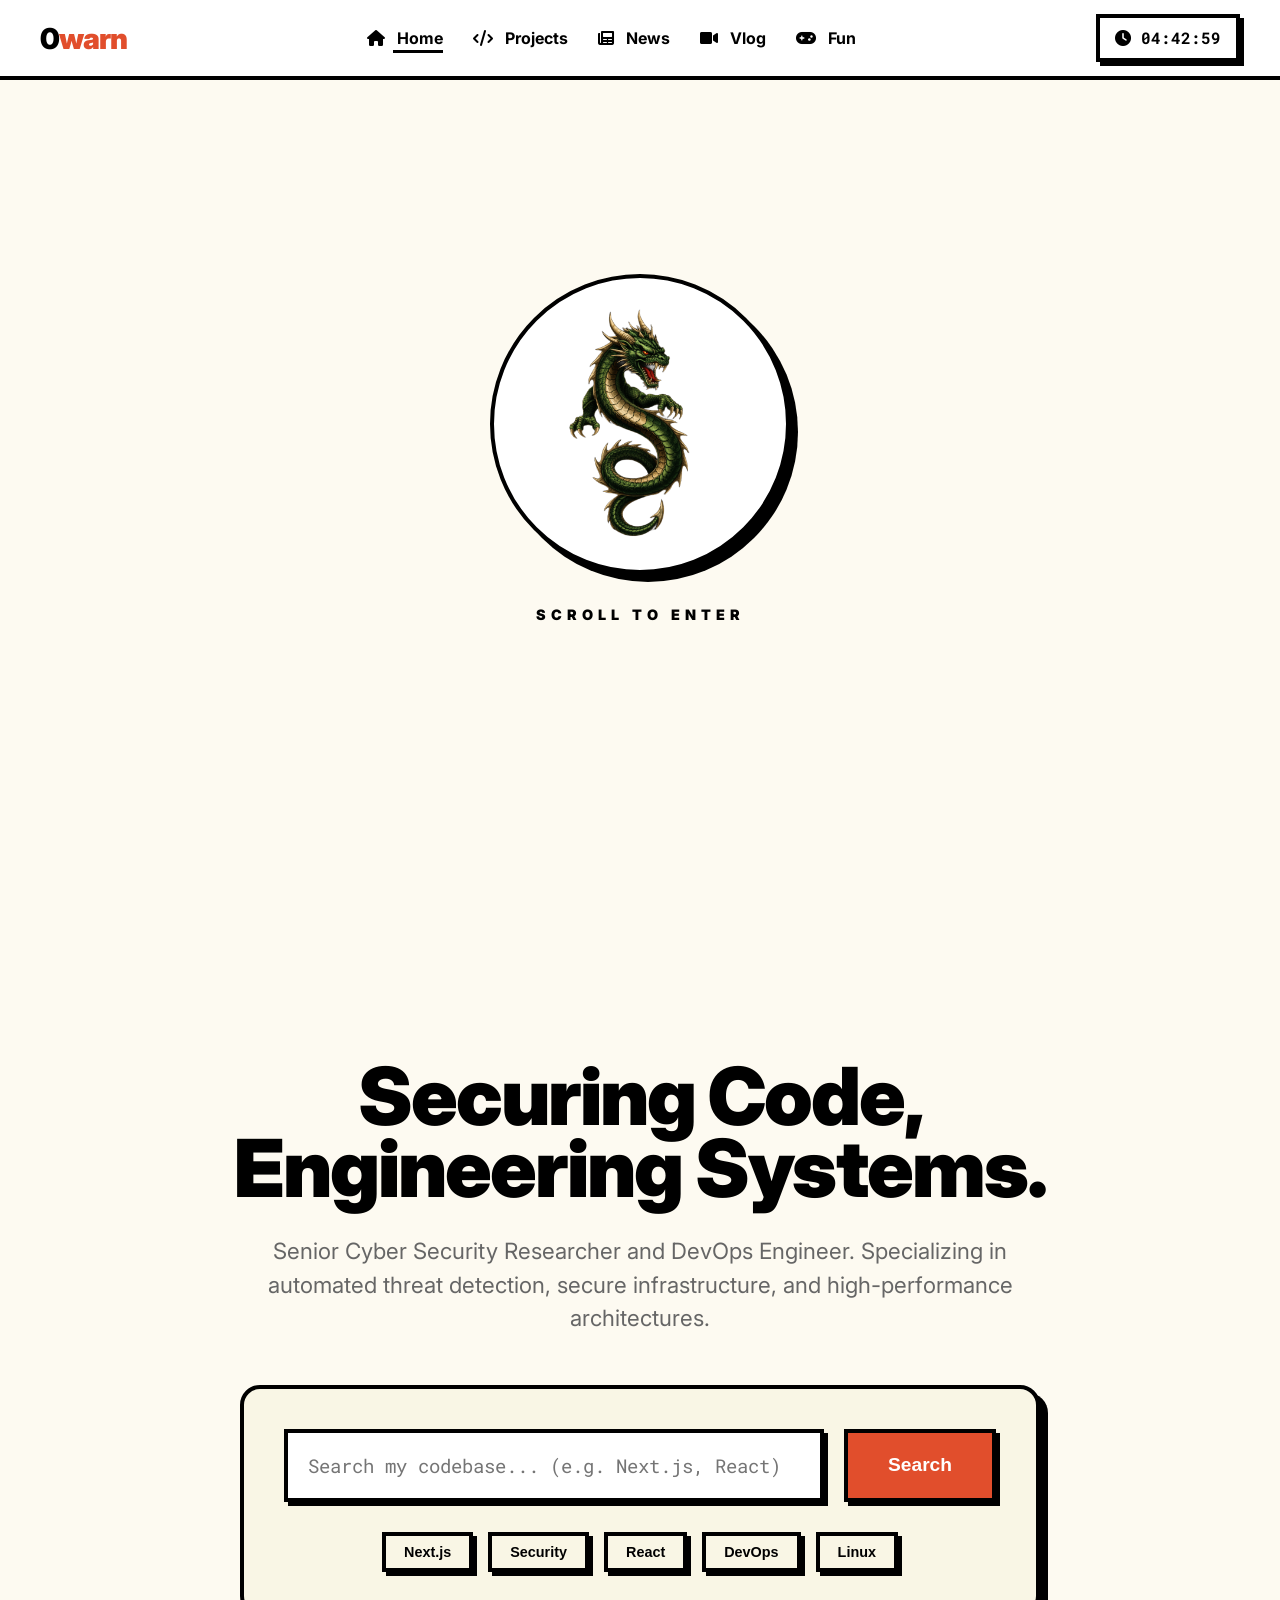
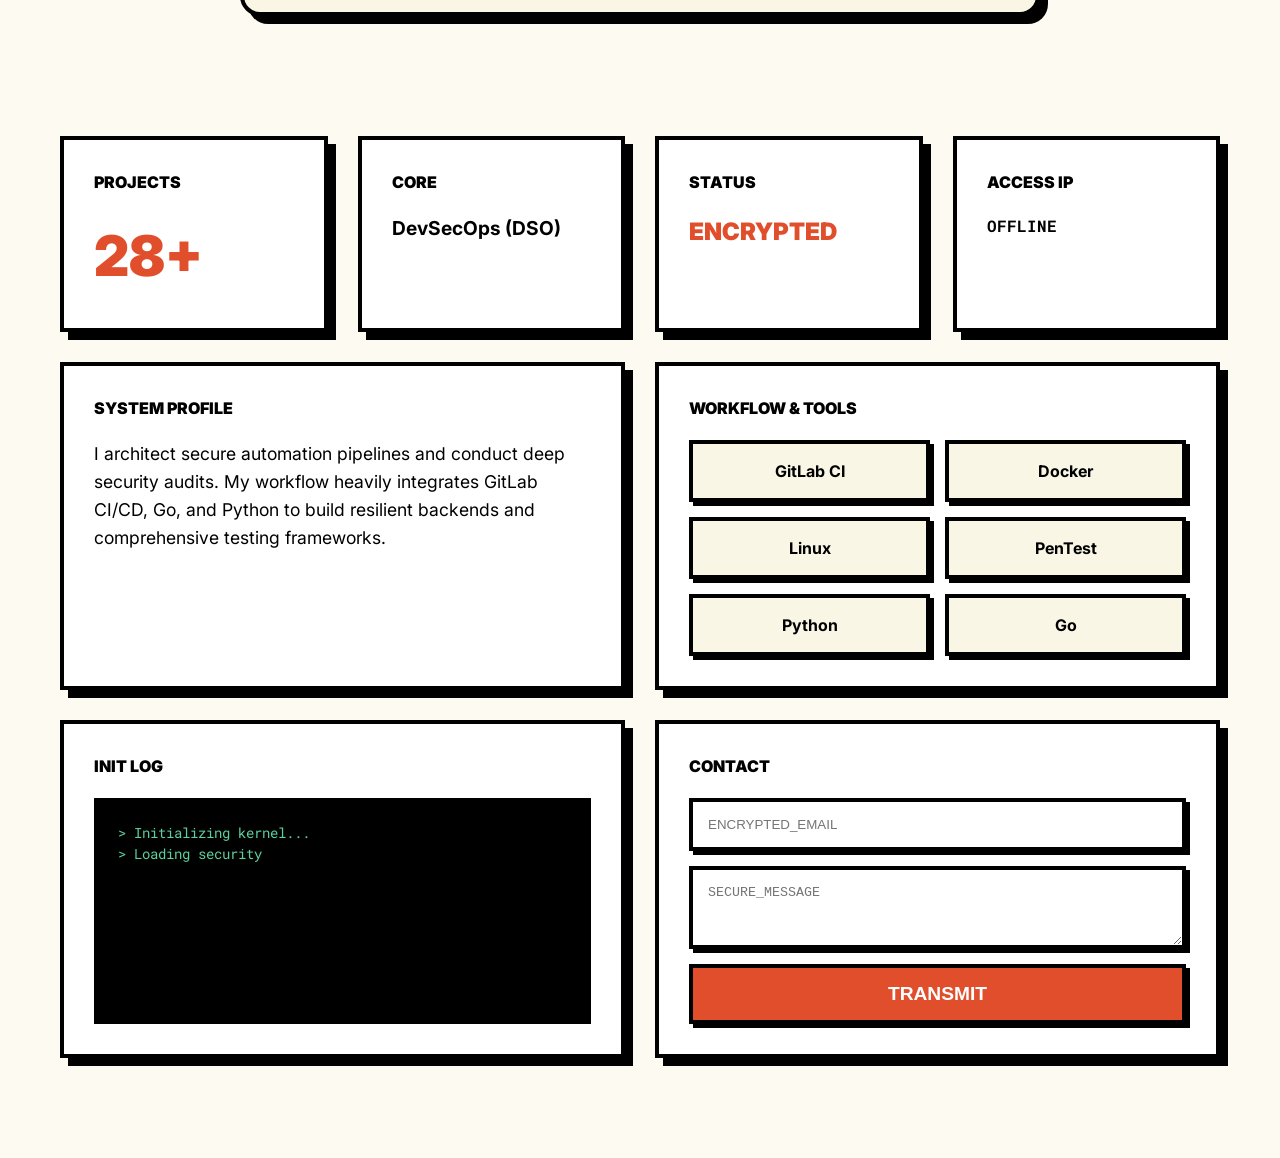
==== index.html @ 511017f3 "New things with theme chnages added" ====
<!DOCTYPE html>
<html lang="en">
<head>
  <meta charset="UTF-8" />
  <meta name="viewport" content="width=device-width, initial-scale=1.0" />
  <title>0warn | Securing Code & Systems</title>
  <link rel="stylesheet" href="./home.css" />
  <link rel="icon" sizes="70x70" href="https://upload.wikimedia.org/wikipedia/commons/thumb/c/cf/OMSWASTRA_WITHOUT_BACKGORUND_2.png/250px-OMSWASTRA_WITHOUT_BACKGORUND_2.png" type="image/png">
  <link href="https://fonts.googleapis.com/css2?family=Inter:wght@400;700;900&family=Roboto+Mono:wght@400;700&display=swap" rel="stylesheet" />
  <link rel="stylesheet" href="https://cdnjs.cloudflare.com/ajax/libs/font-awesome/6.0.0/css/all.min.css" />
</head>
<body>
  <!-- Centered Splash Logo -->
  <div class="splash-section">
    <div class="splash-logo">
      <img src="./back/log.png" alt="0warn Logo">
    </div>
    <div class="scroll-hint">SCROLL TO ENTER</div>
  </div>

  <!-- Parallax Background Layers -->
  <div class="parallax-container">
    <div class="parallax-shape shape-star-pink" data-speed="0.2"></div>
    <div class="parallax-shape shape-star-green" data-speed="0.5"></div>
  </div>

  <header>
    <h1 class="logo-text">
      <a href="./"><span>0</span><span>warn</span></a>
    </h1>
    <nav id="nav-menu">
      <a href="./index.html" class="active"><i class="fas fa-home"></i> Home</a>
      <a href="./projects/projects.html"><i class="fas fa-code"></i> Projects</a>
      <a href="./news/news.html"><i class="fas fa-newspaper"></i> News</a>
      <a href="./pvideo/pvideo.html"><i class="fas fa-video"></i> Vlog</a>
      <a href="./funthing/funthing.html"><i class="fas fa-gamepad"></i> Fun</a>
    </nav>
    <div style="display: flex; gap: 15px; align-items: center;">
        <button class="menu-toggle" id="menu-toggle"><i class="fas fa-bars"></i></button>
        <a href="./clock/clock.html" class="nav-clock-btn">
            <i class="fas fa-clock"></i>
            <span id="clock">00:00:00</span>
        </a>
    </div>
  </header>

  <div class="content">
    <section class="hero-section parallax-item">
      <h1>Securing Code,<br/>Engineering Systems.</h1>
      <p>Senior Cyber Security Researcher and DevOps Engineer. Specializing in automated threat detection, secure infrastructure, and high-performance architectures.</p>
      
      <div class="cta-box">
        <div class="cta-input-group">
          <input type="text" class="cta-input" placeholder="Search my codebase... (e.g. Next.js, React)" />
          <button class="cta-btn">Search</button>
        </div>
        <div class="example-tags">
          <button class="tag-btn">Next.js</button>
          <button class="tag-btn">Security</button>
          <button class="tag-btn">React</button>
          <button class="tag-btn">DevOps</button>
          <button class="tag-btn">Linux</button>
        </div>
      </div>
    </section>

    <main class="bento-grid">
      <!-- Stats -->
      <div class="bento-item parallax-item">
        <h3 class="section-title">PROJECTS</h3>
        <p class="stat-value">28+</p>
      </div>

      <div class="bento-item parallax-item">
        <h3 class="section-title">CORE</h3>
        <p style="font-size: 1.2rem; font-weight: 700;">DevSecOps (DSO)</p>
      </div>

      <div class="bento-item parallax-item">
        <h3 class="section-title">STATUS</h3>
        <p style="color: var(--primary); font-weight: 900; font-size: 1.5rem;">ENCRYPTED</p>
      </div>

      <div class="bento-item parallax-item">
        <h3 class="section-title">ACCESS IP</h3>
        <p id="ip" style="font-family: var(--font-mono); font-weight: 700;">FETCHING...</p>
      </div>

      <!-- About -->
      <div class="bento-item item-wide about-panel parallax-item">
        <h3 class="section-title">SYSTEM PROFILE</h3>
        <p>I architect secure automation pipelines and conduct deep security audits. My workflow heavily integrates GitLab CI/CD, Go, and Python to build resilient backends and comprehensive testing frameworks.</p>
      </div>

      <!-- Workflow -->
      <div class="bento-item item-wide parallax-item">
        <h3 class="section-title">WORKFLOW & TOOLS</h3>
        <div class="skills-grid">
          <div class="skill-tile">GitLab CI</div>
          <div class="skill-tile">Docker</div>
          <div class="skill-tile">Linux</div>
          <div class="skill-tile">PenTest</div>
          <div class="skill-tile">Python</div>
          <div class="skill-tile">Go</div>
        </div>
      </div>

      <!-- Terminal -->
      <div class="bento-item item-wide parallax-item" style="min-height: 300px;">
        <h3 class="section-title">INIT LOG</h3>
        <div class="terminal-text" id="terminal-log">
            <p>> root@0warn:~# _</p>
        </div>
      </div>

      <!-- Contact -->
      <div class="bento-item item-wide parallax-item">
        <h3 class="section-title">CONTACT</h3>
        <div style="display: flex; flex-direction: column; gap: 15px;">
            <input type="email" placeholder="ENCRYPTED_EMAIL" style="padding: 15px; border: var(--border); box-shadow: 4px 4px 0px 0px var(--fg);">
            <textarea placeholder="SECURE_MESSAGE" rows="3" style="padding: 15px; border: var(--border); box-shadow: 4px 4px 0px 0px var(--fg);"></textarea>
            <button class="cta-btn" style="padding: 15px;">TRANSMIT</button>
        </div>
      </div>
    </main>

    <footer>
      &copy; 2026 0warn | SECURING THE FUTURE
    </footer>
  </div>

  <script src="./script.js"></script>
</body>
</html>
---- home.css ----
:root {
  /* NEO-BRUTALISM PALETTE */
  --bg: #fdfaf1;
  --fg: #000000;
  --primary: #e14e2c; /* Red/Orange from screenshot */
  --secondary: #5cd19c; /* Green from screenshot */
  --accent: #ffda47; /* Yellow */
  --white: #ffffff;
  --cream: #f9f6e5;
  
  --border-width: 4px;
  --border: var(--border-width) solid var(--fg);
  --shadow: 8px 8px 0px 0px var(--fg);
  --shadow-hover: 4px 4px 0px 0px var(--fg);
  --shadow-active: 2px 2px 0px 0px var(--fg);
  
  --font-main: 'Inter', -apple-system, BlinkMacSystemFont, 'Segoe UI', Roboto, sans-serif;
  --font-mono: 'Roboto Mono', monospace;
}

* {
  margin: 0;
  padding: 0;
  box-sizing: border-box;
}

body, html {
    min-height: 100vh;
    background-color: var(--bg);
    color: var(--fg);
    font-family: var(--font-main);
    overflow-x: hidden;
    line-height: 1.5;
}

/* --- PARALLAX BACKGROUND --- */
.parallax-container {
    position: fixed;
    top: 0; left: 0; width: 100%; height: 100%;
    z-index: -1;
    pointer-events: none;
    overflow: hidden;
}

.parallax-shape {
    position: absolute;
    width: 60px;
    height: 60px;
    background-size: contain;
    background-repeat: no-repeat;
    opacity: 0.8;
}

.shape-star-pink {
    top: 15%; left: 10%;
    background-image: url('data:image/svg+xml;utf8,<svg xmlns="http://www.w3.org/2000/svg" viewBox="0 0 24 24" fill="%23ff8da1"><path d="M12 0l3 9h9l-7 5 3 9-8-6-8 6 3-9-7-5h9z"/></svg>');
}

.shape-star-green {
    top: 20%; right: 10%;
    background-image: url('data:image/svg+xml;utf8,<svg xmlns="http://www.w3.org/2000/svg" viewBox="0 0 24 24" fill="%235cd19c"><path d="M12 0l3 9h9l-7 5 3 9-8-6-8 6 3-9-7-5h9z"/></svg>');
}

/* --- HEADER --- */
header {
    height: 80px;
    width: 100%;
    background: var(--white);
    border-bottom: var(--border);
    display: flex;
    justify-content: space-between;
    align-items: center;
    padding: 0 40px;
    position: fixed;
    top: 0;
    left: 0;
    z-index: 4000;
}

.logo-text a {
    text-decoration: none;
    color: var(--fg);
    font-size: 1.8rem;
    font-weight: 900;
    letter-spacing: -1px;
}

.logo-text span:first-child {
    color: var(--fg);
}

.logo-text span:last-child {
    color: var(--primary);
}

nav {
    display: flex;
    gap: 30px;
    align-items: center;
}

nav a {
    text-decoration: none;
    color: var(--fg);
    font-weight: 700;
    font-size: 1rem;
    transition: transform 0.2s;
}

nav a:hover {
    transform: translateY(-2px);
    color: var(--primary);
}

nav a.active {
    text-decoration: underline;
    text-underline-offset: 6px;
    text-decoration-thickness: 3px;
}

.nav-clock-btn {
    background: var(--white);
    border: var(--border);
    padding: 8px 15px;
    text-decoration: none;
    color: var(--fg);
    font-family: var(--font-mono);
    font-weight: 700;
    box-shadow: 4px 4px 0px 0px var(--fg);
    display: flex;
    align-items: center;
    gap: 10px;
}

nav a i {
    margin-right: 8px;
}

.menu-toggle {
    display: none;
}

/* --- MAIN CONTENT --- */
.content {
    max-width: 1200px;
    margin: 0 auto;
    padding: 120px 20px 100px 20px; /* Top padding for fixed header, bottom for fixed footer */
    min-height: 100vh;
}

/* --- HERO SECTION --- */
.hero-section {
    text-align: center;
    margin-bottom: 80px;
    padding: 40px 0;
}

.hero-section h1 {
    font-size: 5rem;
    font-weight: 900;
    line-height: 0.9;
    margin-bottom: 30px;
    letter-spacing: -2px;
}

.hero-section p {
    font-size: 1.4rem;
    color: #666;
    margin-bottom: 50px;
    max-width: 800px;
    margin-left: auto;
    margin-right: auto;
}

.cta-box {
    background: var(--cream);
    border: var(--border);
    padding: 40px;
    max-width: 800px;
    margin: 0 auto;
    box-shadow: var(--shadow);
    border-radius: 20px;
    position: relative;
}

.cta-input-group {
    display: flex;
    gap: 20px;
    margin-bottom: 30px;
}

.cta-input {
    flex: 1;
    background: var(--white);
    border: var(--border);
    padding: 20px;
    font-size: 1.2rem;
    font-family: var(--font-mono);
    box-shadow: 4px 4px 0px 0px var(--fg);
    outline: none;
}

.cta-btn {
    background: var(--primary);
    color: var(--white);
    border: var(--border);
    padding: 0 40px;
    font-size: 1.2rem;
    font-weight: 700;
    cursor: pointer;
    box-shadow: 4px 4px 0px 0px var(--fg);
    transition: all 0.2s;
}

.cta-btn:hover {
    transform: translate(-2px, -2px);
    box-shadow: 6px 6px 0px 0px var(--fg);
}

.cta-btn:active {
    transform: translate(2px, 2px);
    box-shadow: 2px 2px 0px 0px var(--fg);
}

.example-tags {
    display: flex;
    gap: 15px;
    flex-wrap: wrap;
    justify-content: center;
}

.tag-btn {
    background: var(--cream);
    border: var(--border);
    padding: 8px 18px;
    font-size: 0.9rem;
    font-weight: 700;
    cursor: pointer;
    box-shadow: 4px 4px 0px 0px var(--fg);
}

/* --- BENTO GRID --- */
.bento-grid {
    display: grid;
    grid-template-columns: repeat(4, 1fr);
    gap: 30px;
}

.bento-item {
    background: var(--white);
    border: var(--border);
    padding: 30px;
    box-shadow: var(--shadow);
    transition: transform 0.2s, box-shadow 0.2s;
    display: flex;
    flex-direction: column;
}

.bento-item:hover {
    transform: translate(-4px, -4px);
    box-shadow: 12px 12px 0px 0px var(--fg);
}

.item-wide { grid-column: span 2; }
.hero-split { grid-column: span 4; display: none; } /* Hide old hero */

.section-title {
    font-size: 1rem;
    font-weight: 900;
    text-transform: uppercase;
    margin-bottom: 20px;
    display: flex;
    align-items: center;
    gap: 10px;
}

.stat-value {
    font-size: 3.5rem;
    font-weight: 900;
    color: var(--primary);
}

.about-panel p {
    font-size: 1.1rem;
    line-height: 1.6;
}

.skills-grid {
    display: grid;
    grid-template-columns: repeat(2, 1fr);
    gap: 15px;
}

.skill-tile {
    background: var(--cream);
    border: var(--border);
    padding: 15px;
    text-align: center;
    font-weight: 700;
    border-radius: var(--radius);
    box-shadow: 4px 4px 0px 0px var(--fg);
}

/* --- TERMINAL --- */
.terminal-text {
    background: var(--fg);
    color: var(--secondary);
    padding: 20px;
    font-family: var(--font-mono);
    font-size: 0.9rem;
    border: var(--border);
    height: 100%;
    overflow-y: auto;
}

/* --- FOOTER --- */
footer {
    position: fixed;
    bottom: 0;
    left: 0;
    width: 100%;
    height: 60px;
    border-top: var(--border);
    display: flex;
    align-items: center;
    justify-content: center;
    font-weight: 700;
    background: var(--white);
    z-index: 1000;
    opacity: 0;
    visibility: hidden;
    transition: opacity 0.3s, visibility 0.3s;
}

footer.visible {
    opacity: 1;
    visibility: visible;
}

/* --- MOBILE --- */
@media (max-width: 900px) {
    header { 
        padding: 0 15px; 
        height: 70px;
    }
    
    .logo-text a { font-size: 1.2rem; }

    .content {
        padding: 100px 15px 80px 15px;
    }

    .hero-section {
        margin-bottom: 40px;
        padding: 20px 0;
    }

    .hero-section h1 { 
        font-size: 2.5rem; 
        line-height: 1;
    }

    .hero-section p {
        font-size: 1rem;
        margin-bottom: 30px;
    }

    .cta-box {
        padding: 20px;
        border-radius: 12px;
    }

    .cta-input-group {
        flex-direction: column;
        gap: 10px;
    }

    .cta-btn {
        padding: 15px;
        width: 100%;
    }

    .bento-grid { 
        grid-template-columns: 1fr; 
        gap: 20px;
    }

    .item-wide { grid-column: span 1; }

    .stat-value { font-size: 2.5rem; }

    .logo-text {
        display: block;
    }

    nav {
        display: none;
        flex-direction: column;
        position: absolute;
        top: 70px;
        left: 0;
        width: 100%;
        background: var(--white);
        border-bottom: var(--border);
        padding: 20px;
        gap: 10px;
        z-index: 1001;
        box-shadow: var(--shadow);
    }

    nav.active {
        display: flex;
    }

    .menu-toggle {
        display: flex !important;
        align-items: center;
        justify-content: center;
        width: 44px;
        height: 44px;
        font-size: 1.2rem;
        cursor: pointer;
        border: var(--border);
        background: var(--white);
        box-shadow: 4px 4px 0px 0px var(--fg);
        color: var(--fg);
        transition: all 0.2s;
    }

    .nav-clock-btn {
        padding: 5px 10px;
        font-size: 0.8rem;
    }

    footer {
        font-size: 0.8rem;
        padding: 20px 0;
        height: auto;
    }
}

@media (max-width: 480px) {
    .hero-section h1 { font-size: 2rem; }
    .logo-text { display: none; }
}

/* --- SPLASH SECTION --- */
.splash-section {
    height: 100vh;
    width: 100%;
    display: flex;
    flex-direction: column;
    justify-content: center;
    align-items: center;
    background: var(--bg);
    position: relative;
    z-index: 2500; /* Higher than header */
}

.splash-logo {
    width: 300px;
    height: 300px;
    border-radius: 50%;
    border: var(--border);
    background: var(--white);
    box-shadow: var(--shadow);
    display: flex;
    justify-content: center;
    align-items: center;
    padding: 30px;
    transition: transform 0.5s cubic-bezier(0.23, 1, 0.32, 1), opacity 0.5s;
}

.splash-logo img {
    width: 100%;
    height: 100%;
    object-fit: contain;
}

.scroll-hint {
    margin-top: 30px;
    font-weight: 900;
    letter-spacing: 5px;
    font-size: 0.9rem;
    animation: blink 1.5s infinite;
}

@keyframes blink { 50% { opacity: 0.3; } }

/* --- ENTRANCE ANIMATIONS --- */
.parallax-item {
    opacity: 0;
    transform: translateY(50px);
    transition: all 0.8s cubic-bezier(0.23, 1, 0.32, 1);
}

.parallax-item.revealed {
    opacity: 1;
    transform: translateY(0);
}

/* Delay for bento items to create a staggered effect */
.bento-grid .parallax-item:nth-child(1) { transition-delay: 0.1s; }
.bento-grid .parallax-item:nth-child(2) { transition-delay: 0.2s; }
.bento-grid .parallax-item:nth-child(3) { transition-delay: 0.3s; }
.bento-grid .parallax-item:nth-child(4) { transition-delay: 0.4s; }
.bento-grid .parallax-item:nth-child(5) { transition-delay: 0.5s; }
.bento-grid .parallax-item:nth-child(6) { transition-delay: 0.6s; }
.bento-grid .parallax-item:nth-child(7) { transition-delay: 0.7s; }
.bento-grid .parallax-item:nth-child(8) { transition-delay: 0.8s; }
;
}
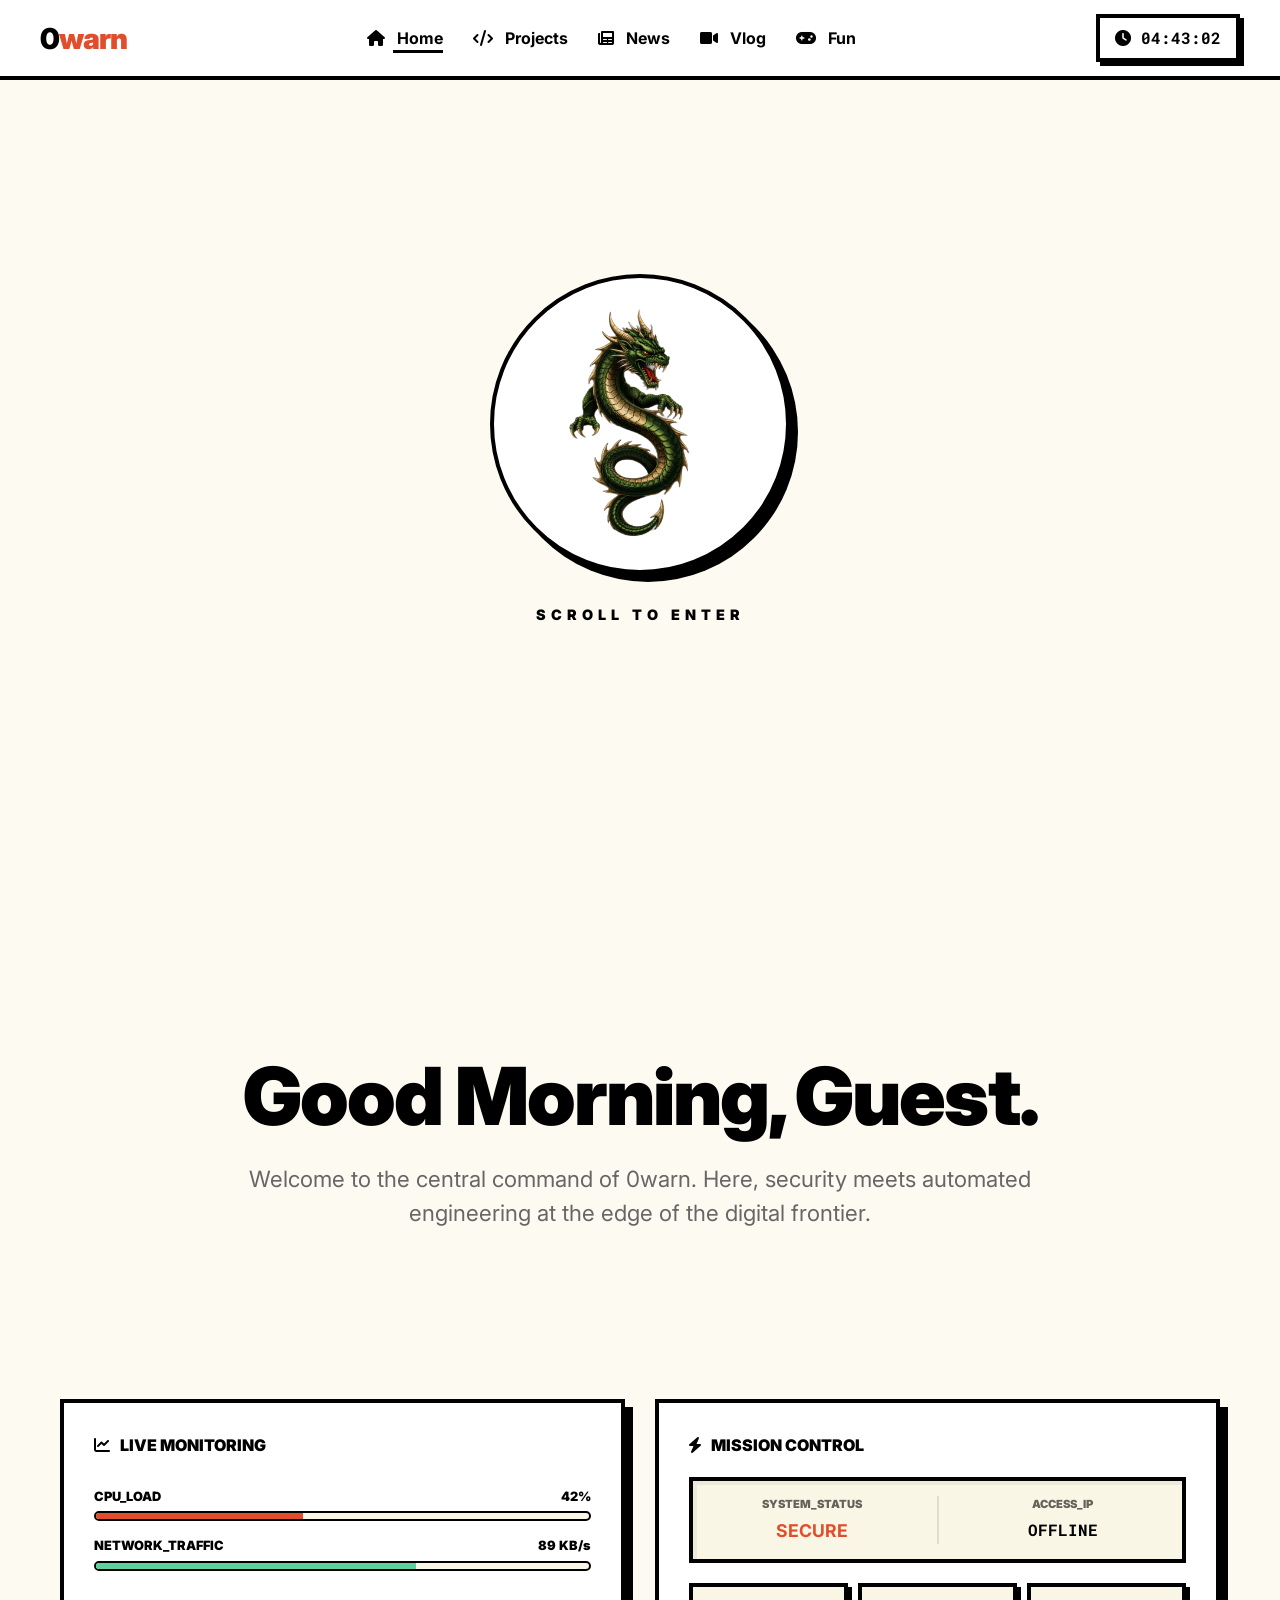
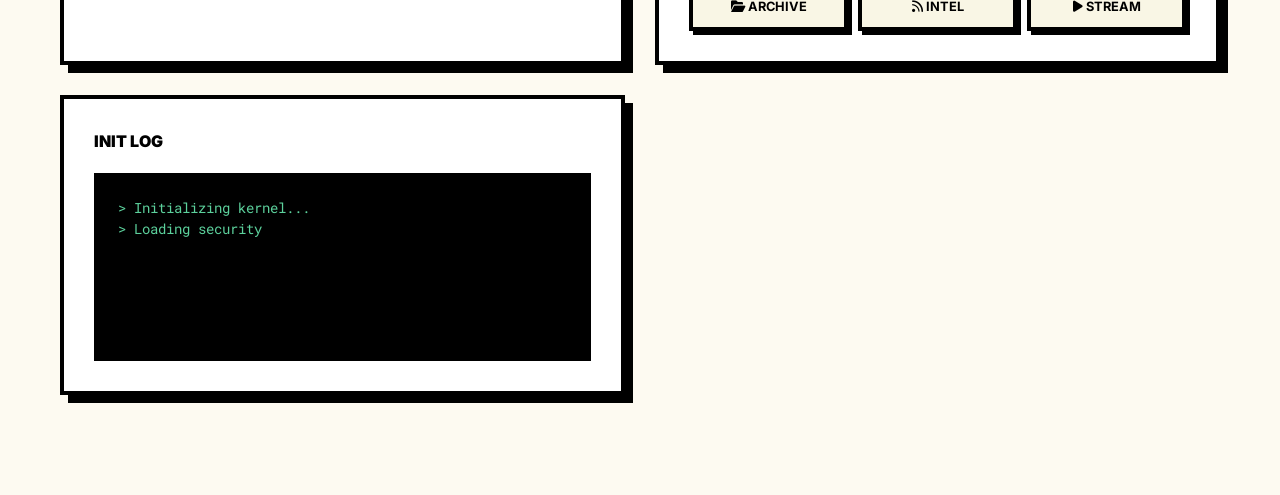
==== commit fee87deb: "New things with theme chnages added" ====
--- a/index.html
+++ b/index.html
@@ -46,62 +46,54 @@
 
   <div class="content">
     <section class="hero-section parallax-item">
-      <h1>Securing Code,<br/>Engineering Systems.</h1>
-      <p>Senior Cyber Security Researcher and DevOps Engineer. Specializing in automated threat detection, secure infrastructure, and high-performance architectures.</p>
-      
-      <div class="cta-box">
-        <div class="cta-input-group">
-          <input type="text" class="cta-input" placeholder="Search my codebase... (e.g. Next.js, React)" />
-          <button class="cta-btn">Search</button>
-        </div>
-        <div class="example-tags">
-          <button class="tag-btn">Next.js</button>
-          <button class="tag-btn">Security</button>
-          <button class="tag-btn">React</button>
-          <button class="tag-btn">DevOps</button>
-          <button class="tag-btn">Linux</button>
-        </div>
-      </div>
+      <h1 id="greeting-text">Initializing...</h1>
+      <p id="welcome-subtext">Welcome to the central command of 0warn. Here, security meets automated engineering at the edge of the digital frontier.</p>
     </section>
 
     <main class="bento-grid">
-      <!-- Stats -->
-      <div class="bento-item parallax-item">
-        <h3 class="section-title">PROJECTS</h3>
-        <p class="stat-value">28+</p>
+      <!-- Live Monitoring -->
+      <div class="bento-item item-wide parallax-item">
+        <h3 class="section-title"><i class="fas fa-chart-line"></i> LIVE MONITORING</h3>
+        <div style="display: flex; flex-direction: column; gap: 15px; margin-top: 10px;">
+            <div>
+                <div style="display: flex; justify-content: space-between; font-size: 0.8rem; font-weight: 900; margin-bottom: 5px;">
+                    <span>CPU_LOAD</span> <span id="cpu-val">42%</span>
+                </div>
+                <div style="height: 10px; background: var(--cream); border: 2px solid var(--fg); border-radius: 5px; overflow: hidden;">
+                    <div id="cpu-bar" style="width: 42%; height: 100%; background: var(--primary); transition: width 0.5s;"></div>
+                </div>
+            </div>
+            <div>
+                <div style="display: flex; justify-content: space-between; font-size: 0.8rem; font-weight: 900; margin-bottom: 5px;">
+                    <span>NETWORK_TRAFFIC</span> <span id="net-val">89 KB/s</span>
+                </div>
+                <div style="height: 10px; background: var(--cream); border: 2px solid var(--fg); border-radius: 5px; overflow: hidden;">
+                    <div id="net-bar" style="width: 65%; height: 100%; background: var(--secondary); transition: width 0.5s;"></div>
+                </div>
+            </div>
+        </div>
       </div>
 
-      <div class="bento-item parallax-item">
-        <h3 class="section-title">CORE</h3>
-        <p style="font-size: 1.2rem; font-weight: 700;">DevSecOps (DSO)</p>
-      </div>
+      <!-- Mission Control (Consolidated) -->
+      <div class="bento-item item-wide parallax-item">
+        <h3 class="section-title"><i class="fas fa-bolt"></i> MISSION CONTROL</h3>
+        
+        <div style="display: flex; gap: 20px; margin-bottom: 20px; padding: 15px; background: var(--cream); border: var(--border); border-radius: var(--radius); box-shadow: inset 4px 4px 0px 0px rgba(0,0,0,0.05);">
+            <div style="flex: 1; text-align: center;">
+                <span style="font-size: 0.7rem; font-weight: 900; display: block; margin-bottom: 5px; opacity: 0.6;">SYSTEM_STATUS</span>
+                <b style="color: var(--primary); font-size: 1.1rem; text-transform: uppercase;">SECURE</b>
+            </div>
+            <div style="width: 2px; background: var(--fg); opacity: 0.1;"></div>
+            <div style="flex: 1; text-align: center;">
+                <span style="font-size: 0.7rem; font-weight: 900; display: block; margin-bottom: 5px; opacity: 0.6;">ACCESS_IP</span>
+                <b id="ip" style="font-family: var(--font-mono); font-size: 1rem;">FETCHING...</b>
+            </div>
+        </div>
 
-      <div class="bento-item parallax-item">
-        <h3 class="section-title">STATUS</h3>
-        <p style="color: var(--primary); font-weight: 900; font-size: 1.5rem;">ENCRYPTED</p>
-      </div>
-
-      <div class="bento-item parallax-item">
-        <h3 class="section-title">ACCESS IP</h3>
-        <p id="ip" style="font-family: var(--font-mono); font-weight: 700;">FETCHING...</p>
-      </div>
-
-      <!-- About -->
-      <div class="bento-item item-wide about-panel parallax-item">
-        <h3 class="section-title">SYSTEM PROFILE</h3>
-        <p>I architect secure automation pipelines and conduct deep security audits. My workflow heavily integrates GitLab CI/CD, Go, and Python to build resilient backends and comprehensive testing frameworks.</p>
-      </div>
-
-      <!-- Workflow -->
-      <div class="bento-item item-wide parallax-item">
-        <h3 class="section-title">WORKFLOW & TOOLS</h3>
-        <div class="skills-grid">
-          <div class="skill-tile">GitLab CI</div>
-          <div class="skill-tile">Docker</div>
-          <div class="skill-tile">Linux</div>
-          <div class="skill-tile">PenTest</div>
-          <div class="skill-tile">Python</div>
-          <div class="skill-tile">Go</div>
+        <div class="skills-grid" style="grid-template-columns: repeat(3, 1fr); gap: 10px;">
+          <a href="./projects/projects.html" class="skill-tile" style="text-decoration: none; color: inherit; padding: 10px; font-size: 0.8rem;"><i class="fas fa-folder-open"></i> ARCHIVE</a>
+          <a href="./news/news.html" class="skill-tile" style="text-decoration: none; color: inherit; padding: 10px; font-size: 0.8rem;"><i class="fas fa-rss"></i> INTEL</a>
+          <a href="./pvideo/pvideo.html" class="skill-tile" style="text-decoration: none; color: inherit; padding: 10px; font-size: 0.8rem;"><i class="fas fa-play"></i> STREAM</a>
         </div>
       </div>
 
@@ -112,16 +104,7 @@
             <p>> root@0warn:~# _</p>
         </div>
       </div>
-
-      <!-- Contact -->
-      <div class="bento-item item-wide parallax-item">
-        <h3 class="section-title">CONTACT</h3>
-        <div style="display: flex; flex-direction: column; gap: 15px;">
-            <input type="email" placeholder="ENCRYPTED_EMAIL" style="padding: 15px; border: var(--border); box-shadow: 4px 4px 0px 0px var(--fg);">
-            <textarea placeholder="SECURE_MESSAGE" rows="3" style="padding: 15px; border: var(--border); box-shadow: 4px 4px 0px 0px var(--fg);"></textarea>
-            <button class="cta-btn" style="padding: 15px;">TRANSMIT</button>
-        </div>
-      </div>
+    </main>
     </main>
 
     <footer>
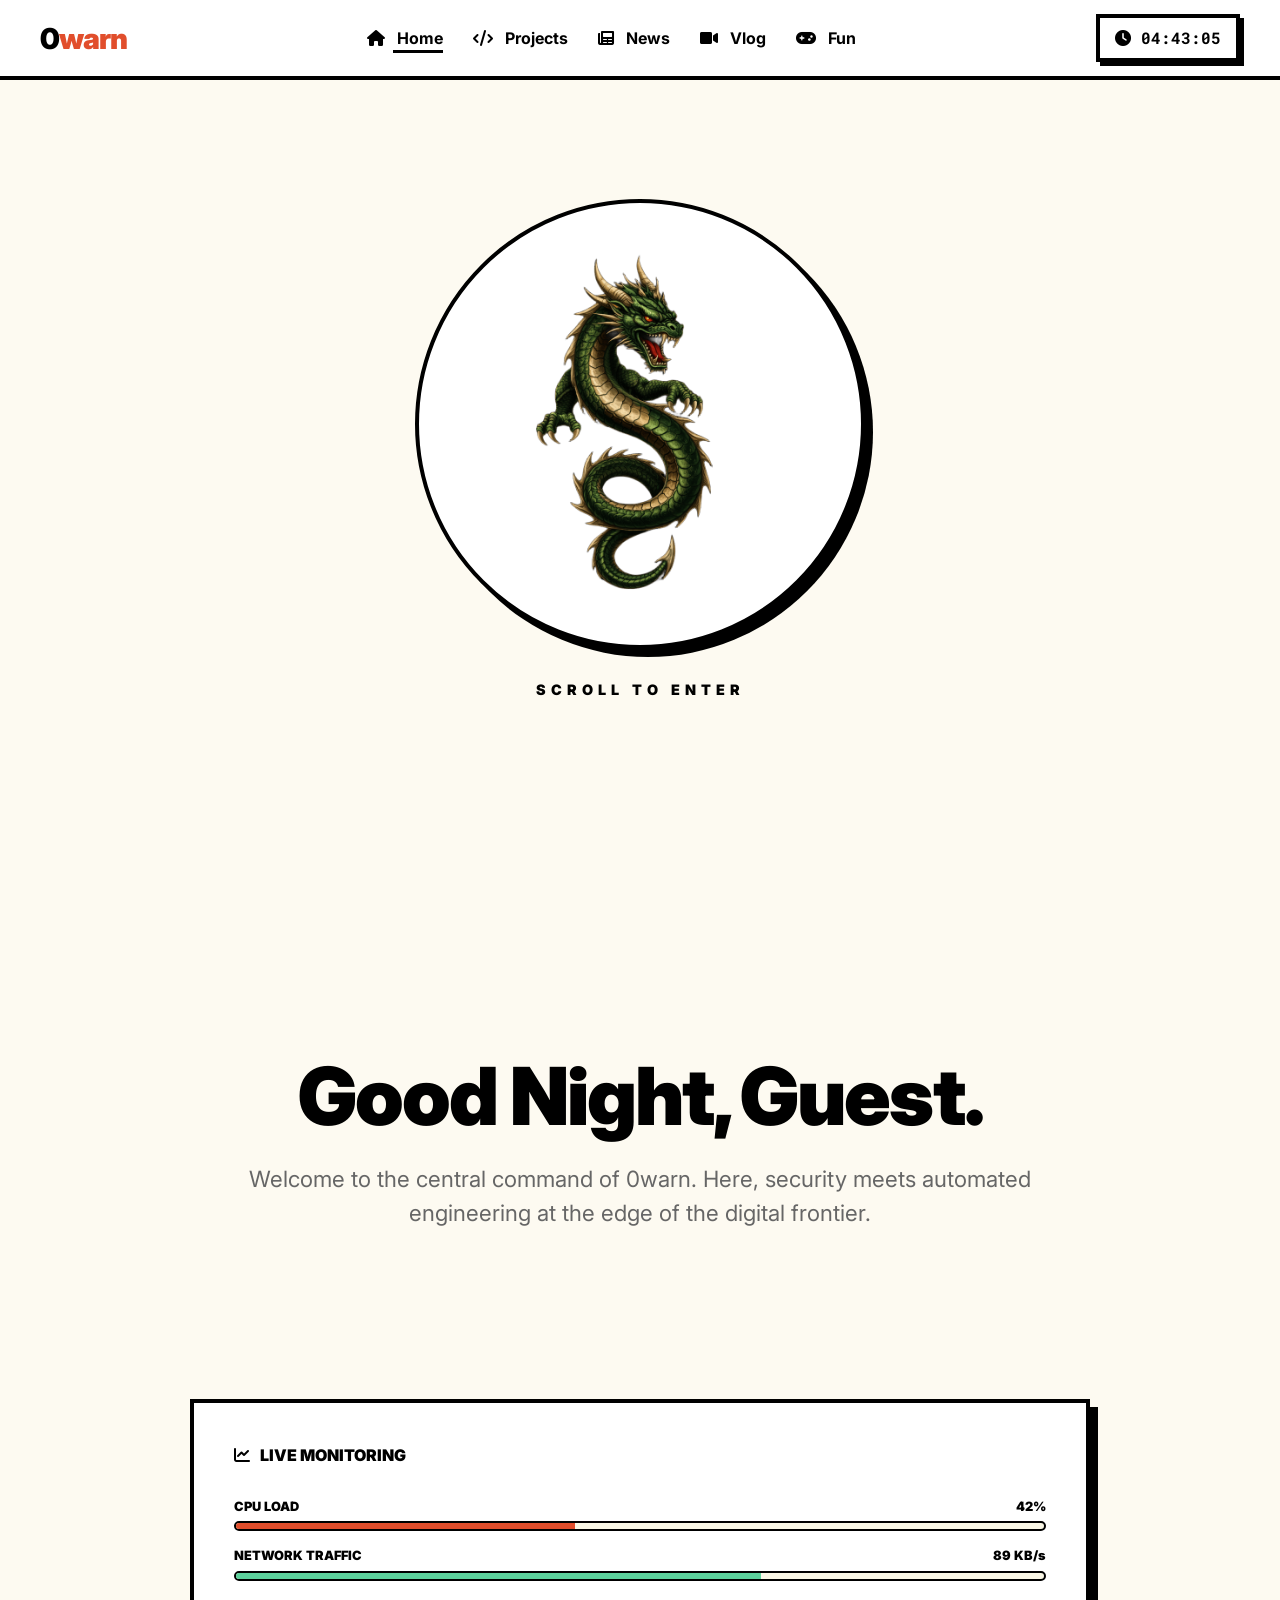
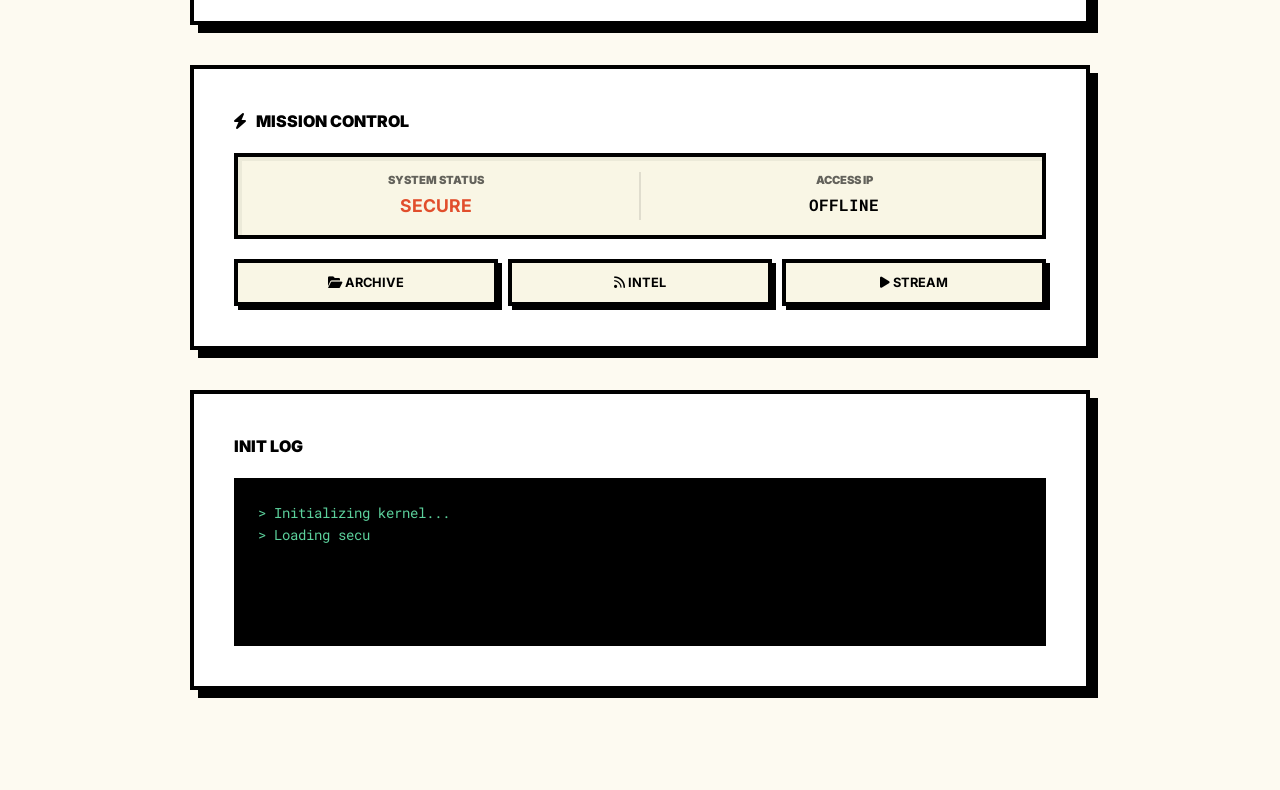
==== commit 42dc2892: "before final 2" ====
--- a/index.html
+++ b/index.html
@@ -57,7 +57,7 @@
         <div style="display: flex; flex-direction: column; gap: 15px; margin-top: 10px;">
             <div>
                 <div style="display: flex; justify-content: space-between; font-size: 0.8rem; font-weight: 900; margin-bottom: 5px;">
-                    <span>CPU_LOAD</span> <span id="cpu-val">42%</span>
+                    <span>CPU LOAD</span> <span id="cpu-val">42%</span>
                 </div>
                 <div style="height: 10px; background: var(--cream); border: 2px solid var(--fg); border-radius: 5px; overflow: hidden;">
                     <div id="cpu-bar" style="width: 42%; height: 100%; background: var(--primary); transition: width 0.5s;"></div>
@@ -65,7 +65,7 @@
             </div>
             <div>
                 <div style="display: flex; justify-content: space-between; font-size: 0.8rem; font-weight: 900; margin-bottom: 5px;">
-                    <span>NETWORK_TRAFFIC</span> <span id="net-val">89 KB/s</span>
+                    <span>NETWORK TRAFFIC</span> <span id="net-val">89 KB/s</span>
                 </div>
                 <div style="height: 10px; background: var(--cream); border: 2px solid var(--fg); border-radius: 5px; overflow: hidden;">
                     <div id="net-bar" style="width: 65%; height: 100%; background: var(--secondary); transition: width 0.5s;"></div>
@@ -80,12 +80,12 @@
         
         <div style="display: flex; gap: 20px; margin-bottom: 20px; padding: 15px; background: var(--cream); border: var(--border); border-radius: var(--radius); box-shadow: inset 4px 4px 0px 0px rgba(0,0,0,0.05);">
             <div style="flex: 1; text-align: center;">
-                <span style="font-size: 0.7rem; font-weight: 900; display: block; margin-bottom: 5px; opacity: 0.6;">SYSTEM_STATUS</span>
+                <span style="font-size: 0.7rem; font-weight: 900; display: block; margin-bottom: 5px; opacity: 0.6;">SYSTEM STATUS</span>
                 <b style="color: var(--primary); font-size: 1.1rem; text-transform: uppercase;">SECURE</b>
             </div>
             <div style="width: 2px; background: var(--fg); opacity: 0.1;"></div>
             <div style="flex: 1; text-align: center;">
-                <span style="font-size: 0.7rem; font-weight: 900; display: block; margin-bottom: 5px; opacity: 0.6;">ACCESS_IP</span>
+                <span style="font-size: 0.7rem; font-weight: 900; display: block; margin-bottom: 5px; opacity: 0.6;">ACCESS IP</span>
                 <b id="ip" style="font-family: var(--font-mono); font-size: 1rem;">FETCHING...</b>
             </div>
         </div>
--- a/home.css
+++ b/home.css
@@ -242,18 +242,21 @@
 /* --- BENTO GRID --- */
 .bento-grid {
     display: grid;
-    grid-template-columns: repeat(4, 1fr);
-    gap: 30px;
+    grid-template-columns: 1fr;
+    gap: 40px;
+    max-width: 900px;
+    margin: 0 auto;
 }
 
 .bento-item {
     background: var(--white);
     border: var(--border);
-    padding: 30px;
+    padding: 40px;
     box-shadow: var(--shadow);
     transition: transform 0.2s, box-shadow 0.2s;
     display: flex;
     flex-direction: column;
+    border-radius: var(--radius);
 }
 
 .bento-item:hover {
@@ -261,7 +264,7 @@
     box-shadow: 12px 12px 0px 0px var(--fg);
 }
 
-.item-wide { grid-column: span 2; }
+.item-wide { grid-column: 1; }
 .hero-split { grid-column: span 4; display: none; } /* Hide old hero */
 
 .section-title {
@@ -458,8 +461,8 @@
 }
 
 .splash-logo {
-    width: 300px;
-    height: 300px;
+    width: 450px;
+    height: 450px;
     border-radius: 50%;
     border: var(--border);
     background: var(--white);
@@ -467,7 +470,7 @@
     display: flex;
     justify-content: center;
     align-items: center;
-    padding: 30px;
+    padding: 50px;
     transition: transform 0.5s cubic-bezier(0.23, 1, 0.32, 1), opacity 0.5s;
 }
 
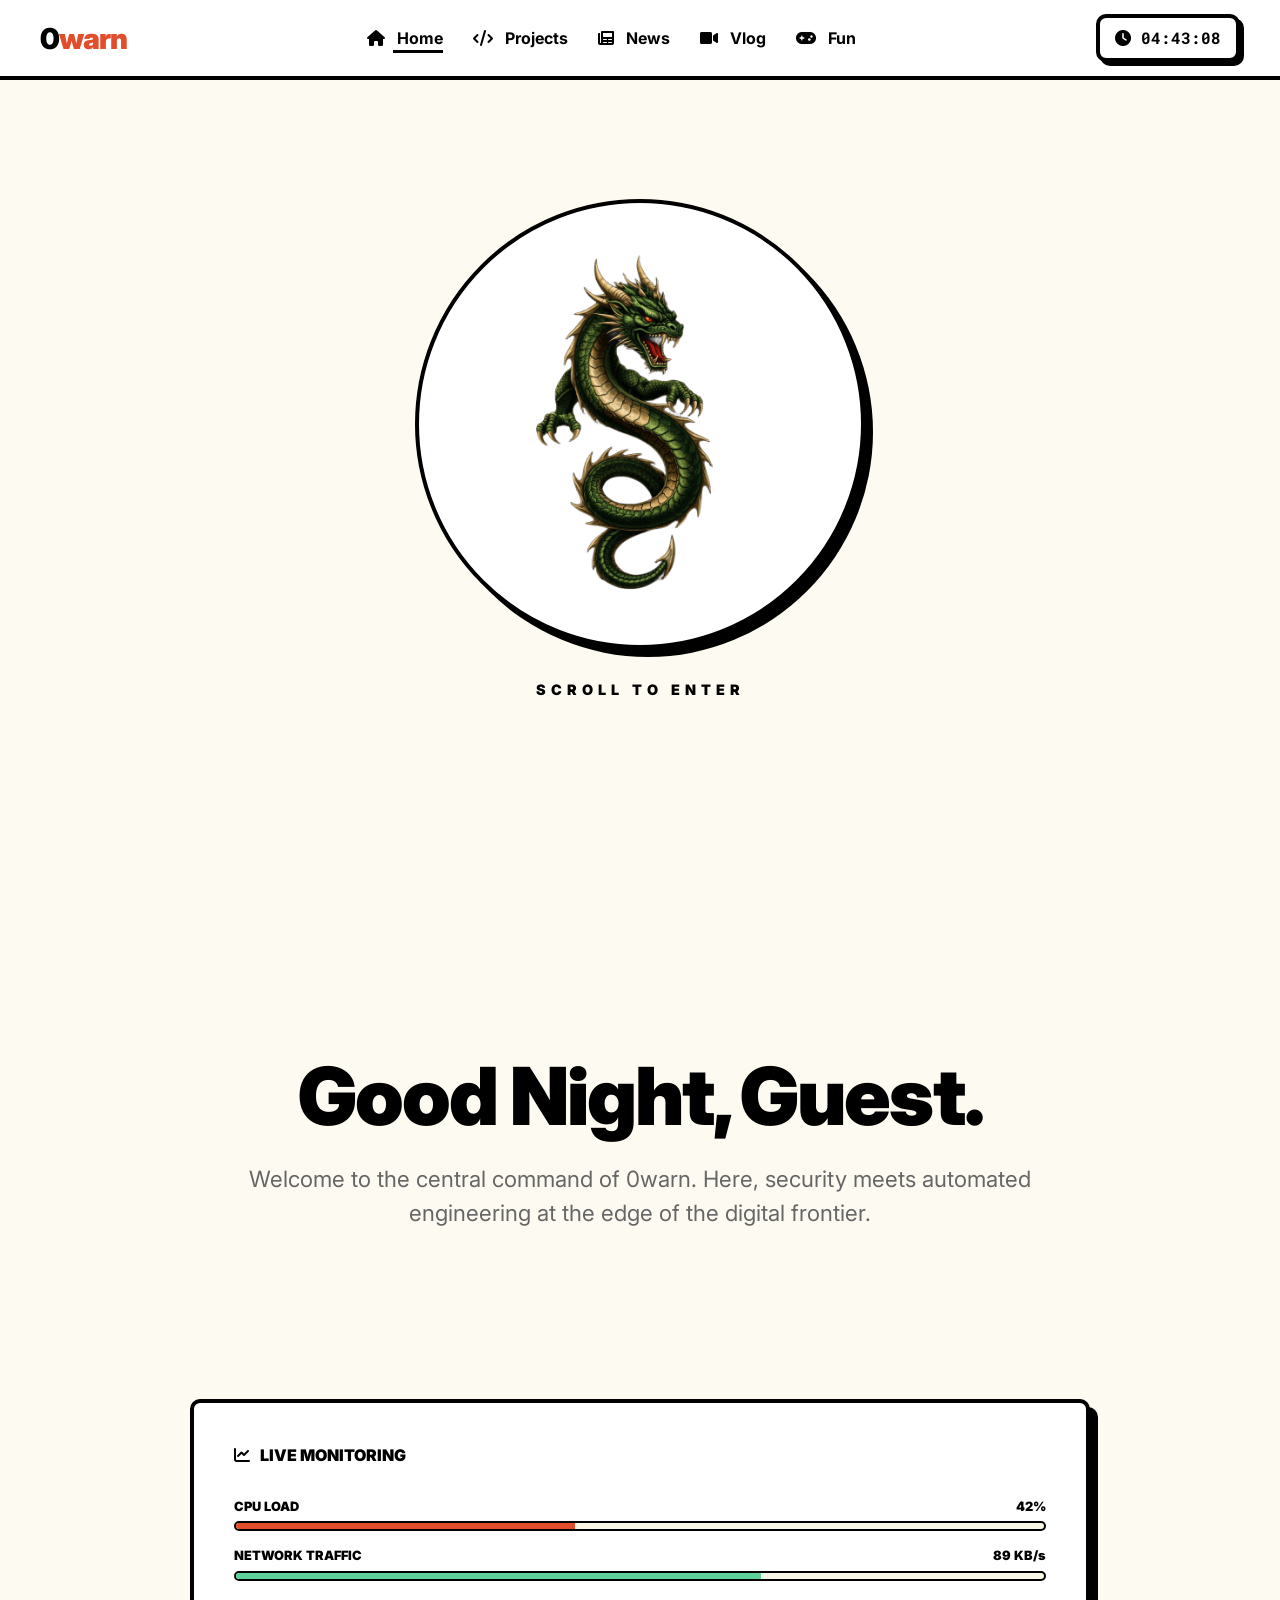
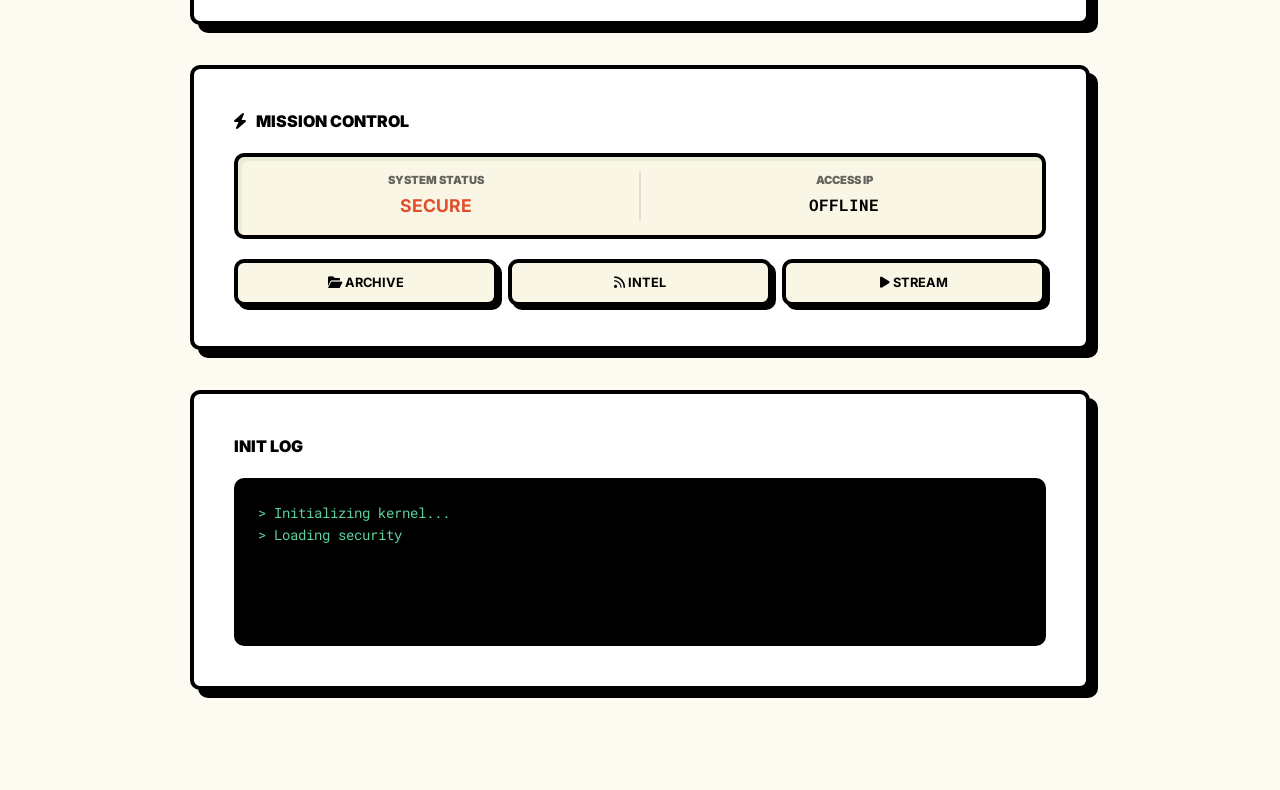
==== commit 543eec4a: "Final Stage & commit" ====
--- a/index.html
+++ b/index.html
@@ -29,15 +29,15 @@
       <a href="./"><span>0</span><span>warn</span></a>
     </h1>
     <nav id="nav-menu">
-      <a href="./index.html" class="active"><i class="fas fa-home"></i> Home</a>
-      <a href="./projects/projects.html"><i class="fas fa-code"></i> Projects</a>
-      <a href="./news/news.html"><i class="fas fa-newspaper"></i> News</a>
-      <a href="./pvideo/pvideo.html"><i class="fas fa-video"></i> Vlog</a>
-      <a href="./funthing/funthing.html"><i class="fas fa-gamepad"></i> Fun</a>
+      <a href="./" class="active"><i class="fas fa-home"></i> Home</a>
+      <a href="./projects/"><i class="fas fa-code"></i> Projects</a>
+      <a href="./news/"><i class="fas fa-newspaper"></i> News</a>
+      <a href="./pvideo/"><i class="fas fa-video"></i> Vlog</a>
+      <a href="./funthing/"><i class="fas fa-gamepad"></i> Fun</a>
     </nav>
     <div style="display: flex; gap: 15px; align-items: center;">
         <button class="menu-toggle" id="menu-toggle"><i class="fas fa-bars"></i></button>
-        <a href="./clock/clock.html" class="nav-clock-btn">
+        <a href="./clock/" class="nav-clock-btn">
             <i class="fas fa-clock"></i>
             <span id="clock">00:00:00</span>
         </a>
@@ -91,9 +91,9 @@
         </div>
 
         <div class="skills-grid" style="grid-template-columns: repeat(3, 1fr); gap: 10px;">
-          <a href="./projects/projects.html" class="skill-tile" style="text-decoration: none; color: inherit; padding: 10px; font-size: 0.8rem;"><i class="fas fa-folder-open"></i> ARCHIVE</a>
-          <a href="./news/news.html" class="skill-tile" style="text-decoration: none; color: inherit; padding: 10px; font-size: 0.8rem;"><i class="fas fa-rss"></i> INTEL</a>
-          <a href="./pvideo/pvideo.html" class="skill-tile" style="text-decoration: none; color: inherit; padding: 10px; font-size: 0.8rem;"><i class="fas fa-play"></i> STREAM</a>
+          <a href="./projects/" class="skill-tile" style="text-decoration: none; color: inherit; padding: 10px; font-size: 0.8rem;"><i class="fas fa-folder-open"></i> ARCHIVE</a>
+          <a href="./news/" class="skill-tile" style="text-decoration: none; color: inherit; padding: 10px; font-size: 0.8rem;"><i class="fas fa-rss"></i> INTEL</a>
+          <a href="./pvideo/" class="skill-tile" style="text-decoration: none; color: inherit; padding: 10px; font-size: 0.8rem;"><i class="fas fa-play"></i> STREAM</a>
         </div>
       </div>
 
@@ -105,7 +105,6 @@
         </div>
       </div>
     </main>
-    </main>
 
     <footer>
       &copy; 2026 0warn | SECURING THE FUTURE
--- a/home.css
+++ b/home.css
@@ -13,6 +13,7 @@
   --shadow: 8px 8px 0px 0px var(--fg);
   --shadow-hover: 4px 4px 0px 0px var(--fg);
   --shadow-active: 2px 2px 0px 0px var(--fg);
+  --radius: 10px;
   
   --font-main: 'Inter', -apple-system, BlinkMacSystemFont, 'Segoe UI', Roboto, sans-serif;
   --font-mono: 'Roboto Mono', monospace;
@@ -122,6 +123,7 @@
     background: var(--white);
     border: var(--border);
     padding: 8px 15px;
+    border-radius: var(--radius);
     text-decoration: none;
     color: var(--fg);
     font-family: var(--font-mono);
@@ -179,7 +181,7 @@
     max-width: 800px;
     margin: 0 auto;
     box-shadow: var(--shadow);
-    border-radius: 20px;
+    border-radius: var(--radius);
     position: relative;
 }
 
@@ -251,6 +253,7 @@
 .bento-item {
     background: var(--white);
     border: var(--border);
+    border-radius: var(--radius);
     padding: 40px;
     box-shadow: var(--shadow);
     transition: transform 0.2s, box-shadow 0.2s;
@@ -314,6 +317,7 @@
     border: var(--border);
     height: 100%;
     overflow-y: auto;
+    border-radius: var(--radius);
 }
 
 /* --- FOOTER --- */
@@ -370,7 +374,7 @@
 
     .cta-box {
         padding: 20px;
-        border-radius: 12px;
+        border-radius: var(--radius);
     }
 
     .cta-input-group {
@@ -400,19 +404,45 @@
         display: none;
         flex-direction: column;
         position: absolute;
-        top: 70px;
-        left: 0;
-        width: 100%;
+        top: 80px;
+        left: 15px;
+        right: 15px;
+        width: calc(100% - 30px);
         background: var(--white);
-        border-bottom: var(--border);
-        padding: 20px;
-        gap: 10px;
+        border: var(--border);
+        border-radius: var(--radius);
+        padding: 25px;
+        gap: 15px;
         z-index: 1001;
         box-shadow: var(--shadow);
     }
 
     nav.active {
         display: flex;
+    }
+
+    nav a {
+        width: 100%;
+        background: var(--cream);
+        border: var(--border);
+        border-radius: var(--radius);
+        padding: 12px 20px;
+        box-shadow: 4px 4px 0px 0px var(--fg);
+        display: flex;
+        align-items: center;
+        transition: all 0.2s;
+    }
+
+    nav a:hover {
+        transform: translate(-2px, -2px);
+        box-shadow: 6px 6px 0px 0px var(--fg);
+        background: var(--white);
+    }
+
+    nav a.active {
+        background: var(--primary);
+        color: var(--white);
+        text-decoration: none;
     }
 
     .menu-toggle {
@@ -424,6 +454,7 @@
         font-size: 1.2rem;
         cursor: pointer;
         border: var(--border);
+        border-radius: var(--radius);
         background: var(--white);
         box-shadow: 4px 4px 0px 0px var(--fg);
         color: var(--fg);
@@ -511,5 +542,3 @@
 .bento-grid .parallax-item:nth-child(6) { transition-delay: 0.6s; }
 .bento-grid .parallax-item:nth-child(7) { transition-delay: 0.7s; }
 .bento-grid .parallax-item:nth-child(8) { transition-delay: 0.8s; }
-;
-}
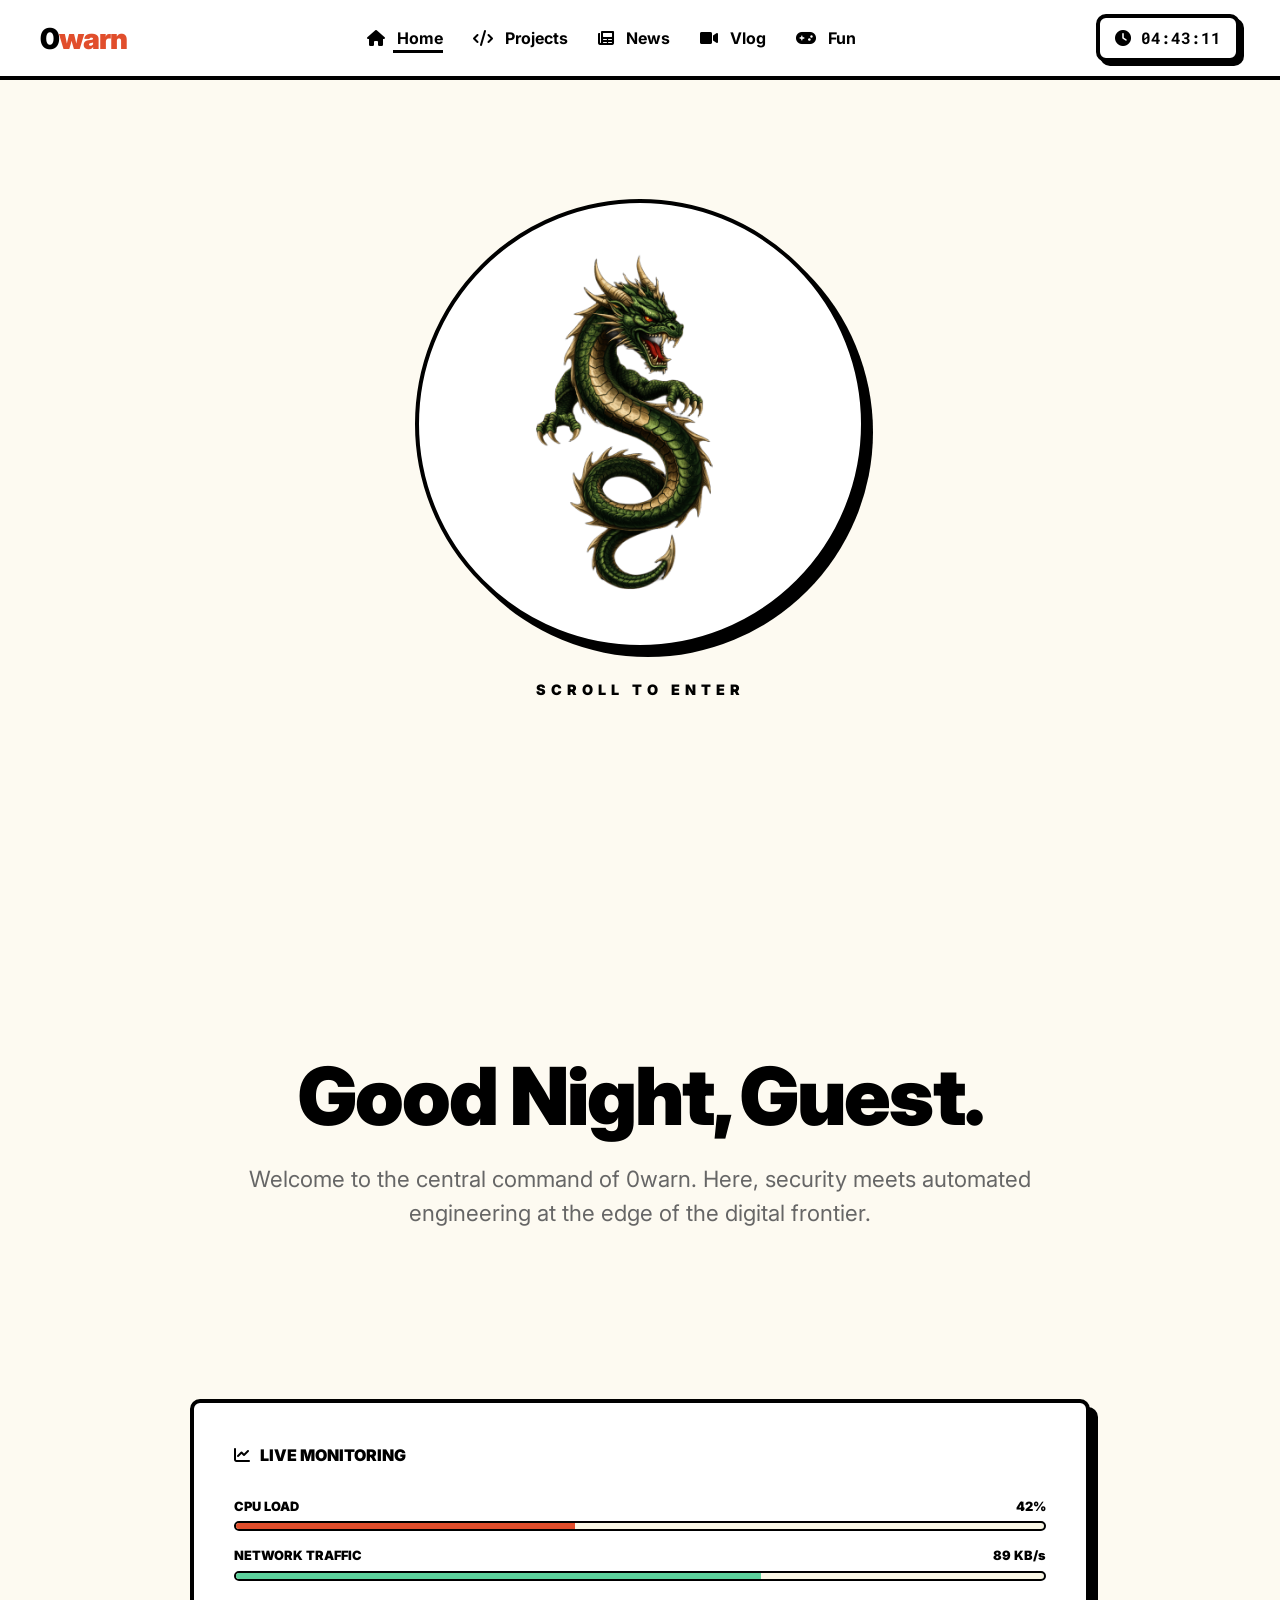
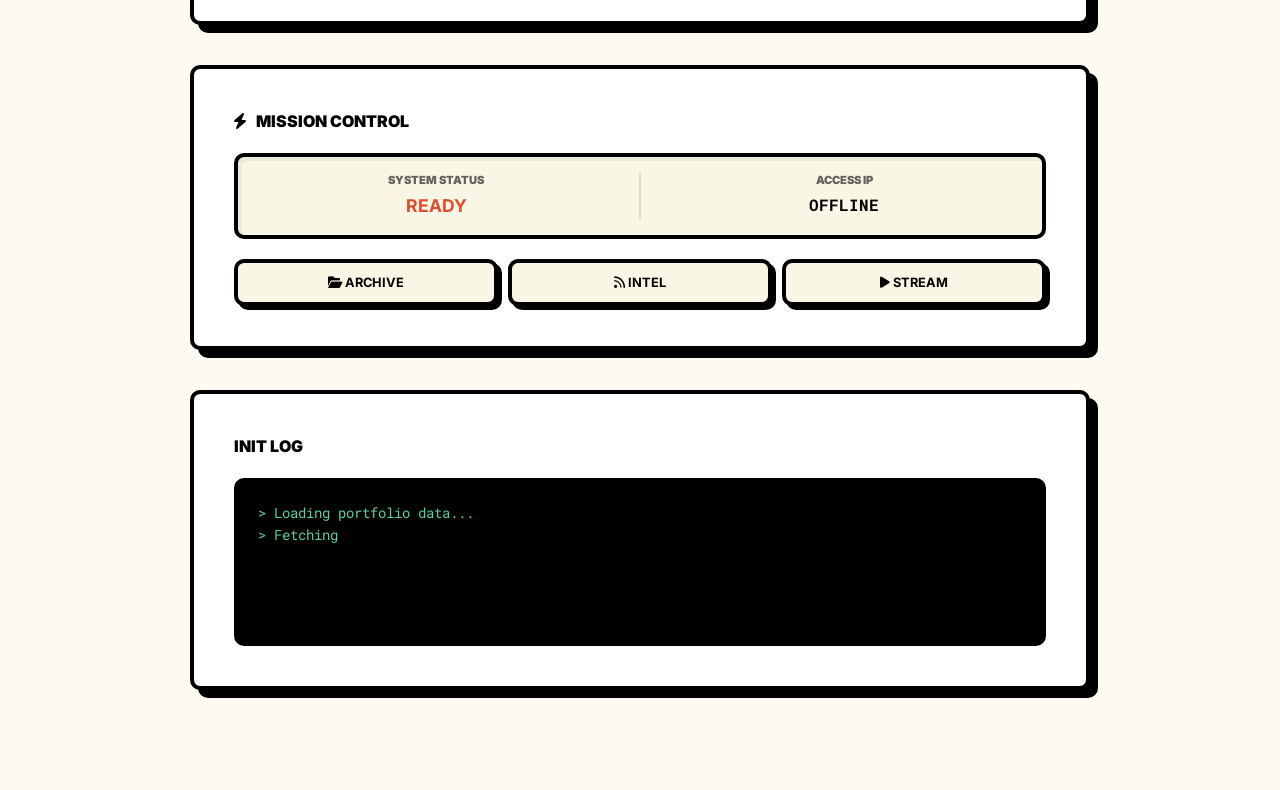
==== commit 5012ff64: "Final Stage & commit 2" ====
--- a/index.html
+++ b/index.html
@@ -81,7 +81,7 @@
         <div style="display: flex; gap: 20px; margin-bottom: 20px; padding: 15px; background: var(--cream); border: var(--border); border-radius: var(--radius); box-shadow: inset 4px 4px 0px 0px rgba(0,0,0,0.05);">
             <div style="flex: 1; text-align: center;">
                 <span style="font-size: 0.7rem; font-weight: 900; display: block; margin-bottom: 5px; opacity: 0.6;">SYSTEM STATUS</span>
-                <b style="color: var(--primary); font-size: 1.1rem; text-transform: uppercase;">SECURE</b>
+                <b style="color: var(--primary); font-size: 1.1rem; text-transform: uppercase;">READY</b>
             </div>
             <div style="width: 2px; background: var(--fg); opacity: 0.1;"></div>
             <div style="flex: 1; text-align: center;">
@@ -108,6 +108,7 @@
 
     <footer>
       &copy; 2026 0warn | SECURING THE FUTURE
+      <p style="font-size: 0.7rem; opacity: 0.6; margin-top: 10px;">Disclaimer: This site is for educational and portfolio purposes only. No user data is collected or stored.</p>
     </footer>
   </div>
 
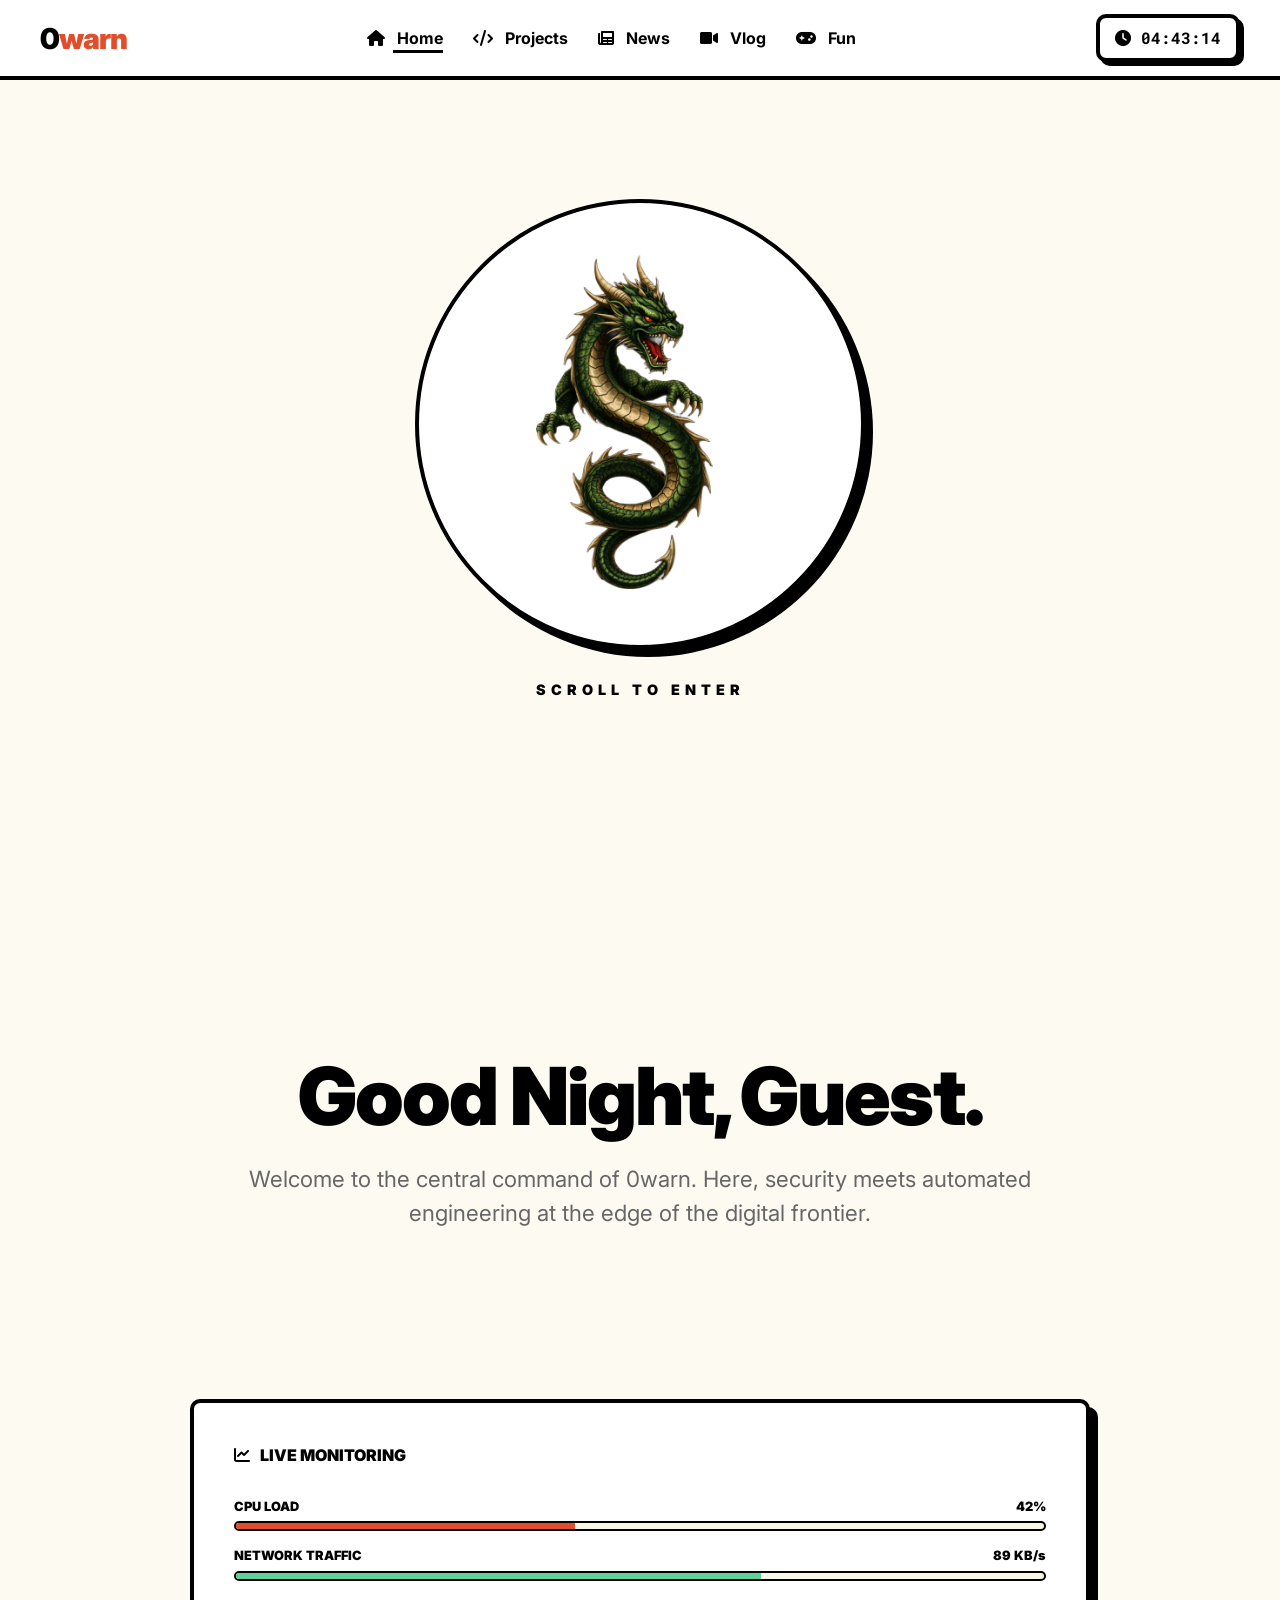
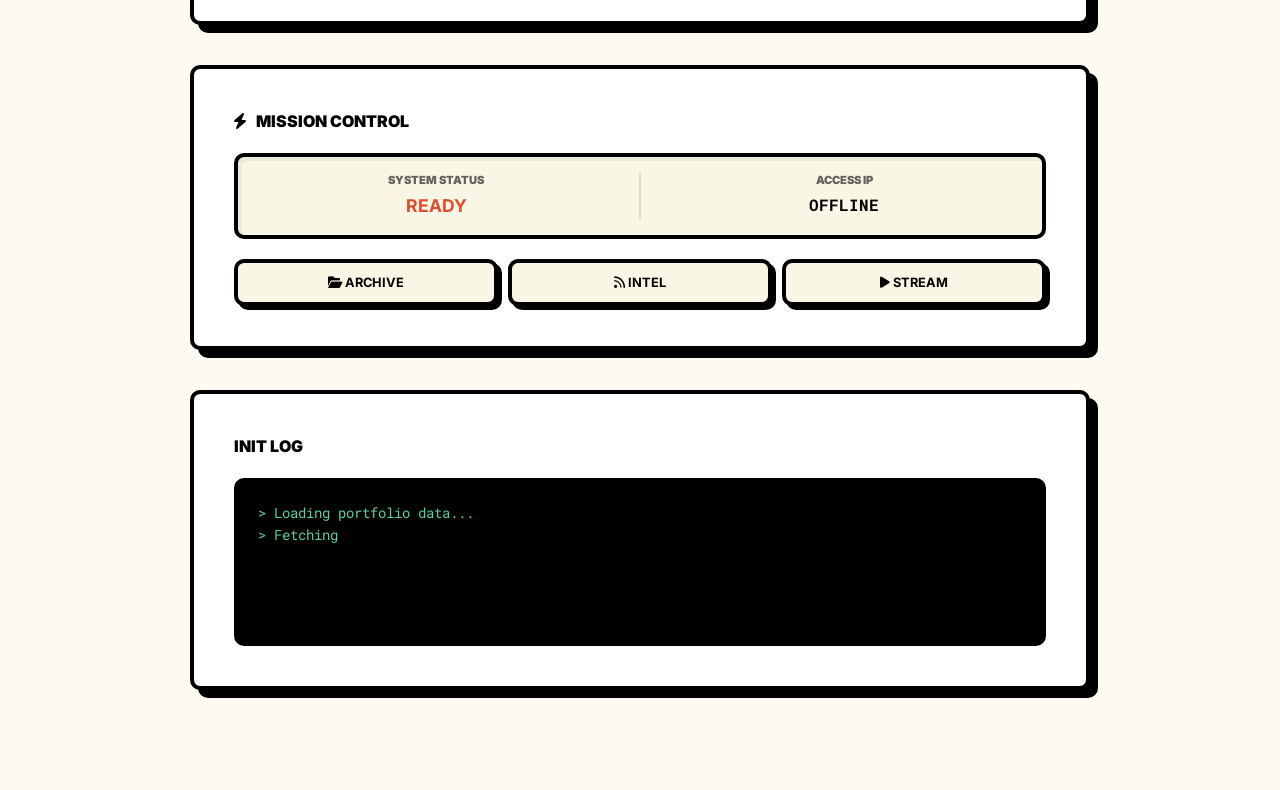
==== commit 79c10a20: "Final Stage & commit 3" ====
--- a/index.html
+++ b/index.html
@@ -107,8 +107,7 @@
     </main>
 
     <footer>
-      &copy; 2026 0warn | SECURING THE FUTURE
-      <p style="font-size: 0.7rem; opacity: 0.6; margin-top: 10px;">Disclaimer: This site is for educational and portfolio purposes only. No user data is collected or stored.</p>
+      &copy; 2026 0warn | SECURING THE FUTURE | RESEARCH PORTFOLIO (NO DATA COLLECTED)
     </footer>
   </div>
 
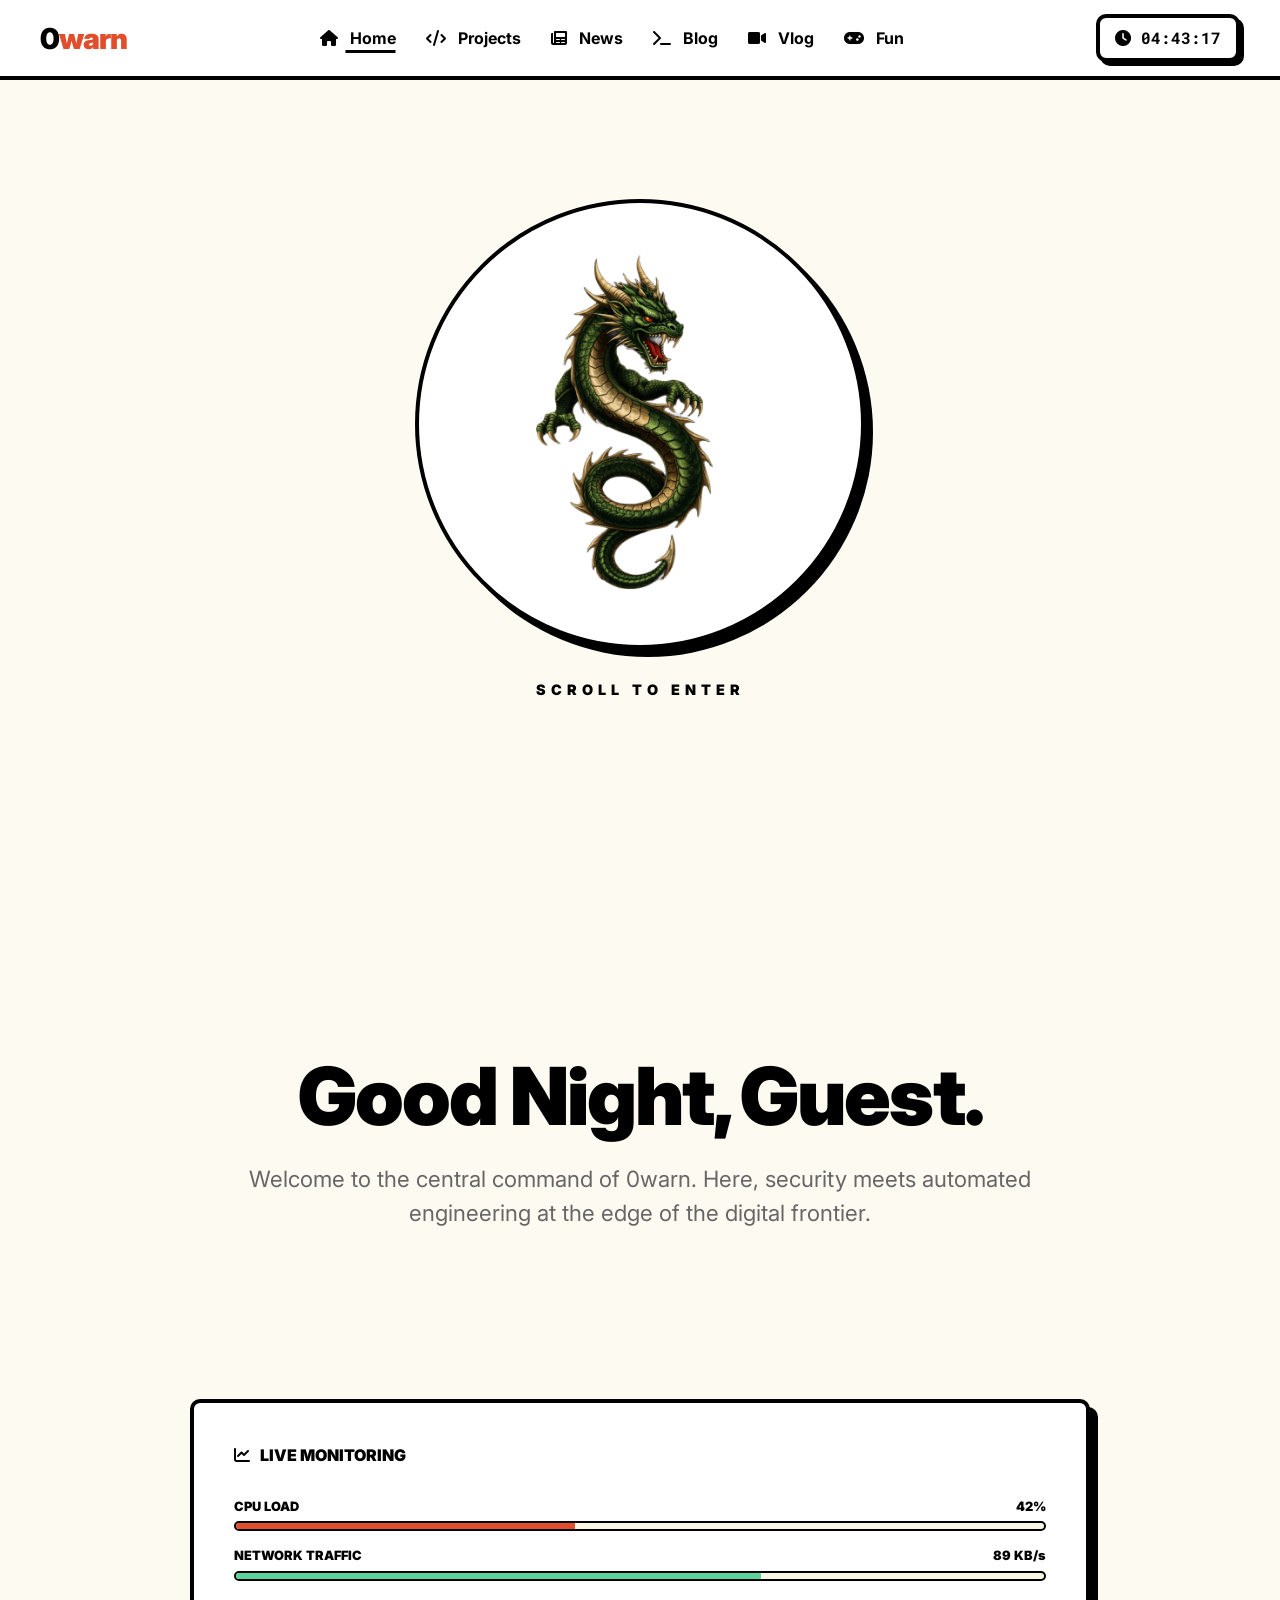
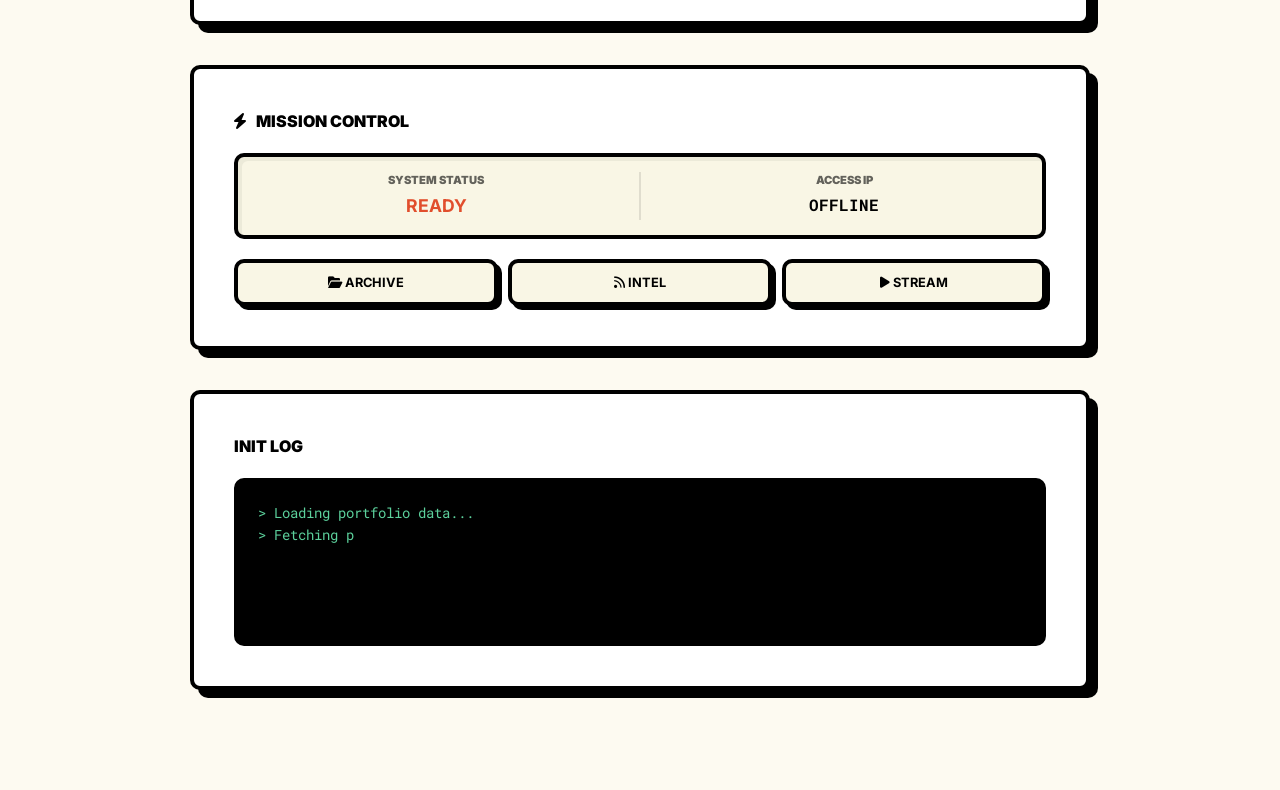
==== commit 45d2714a: "The Stable v2.2 push" ====
--- a/index.html
+++ b/index.html
@@ -32,6 +32,7 @@
       <a href="./" class="active"><i class="fas fa-home"></i> Home</a>
       <a href="./projects/"><i class="fas fa-code"></i> Projects</a>
       <a href="./news/"><i class="fas fa-newspaper"></i> News</a>
+      <a href="./blog/"><i class="fas fa-terminal"></i> Blog</a>
       <a href="./pvideo/"><i class="fas fa-video"></i> Vlog</a>
       <a href="./funthing/"><i class="fas fa-gamepad"></i> Fun</a>
     </nav>
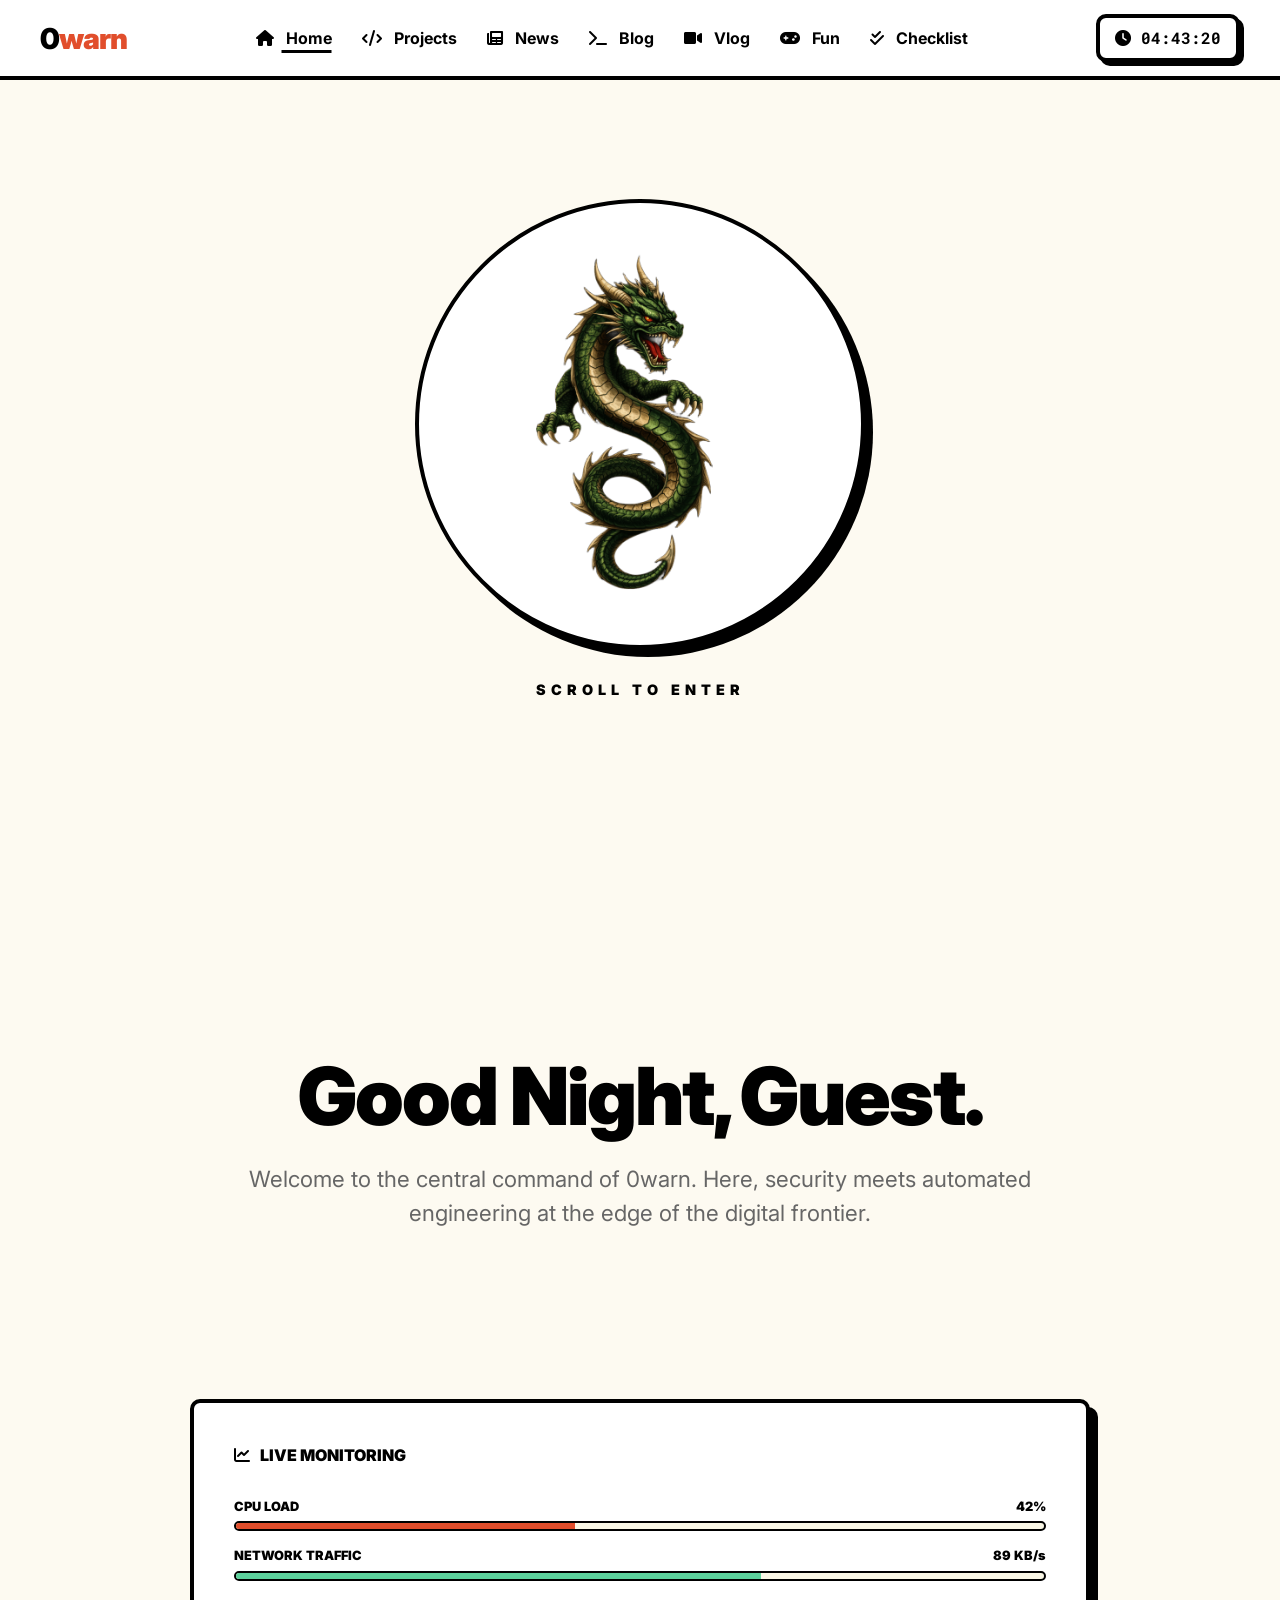
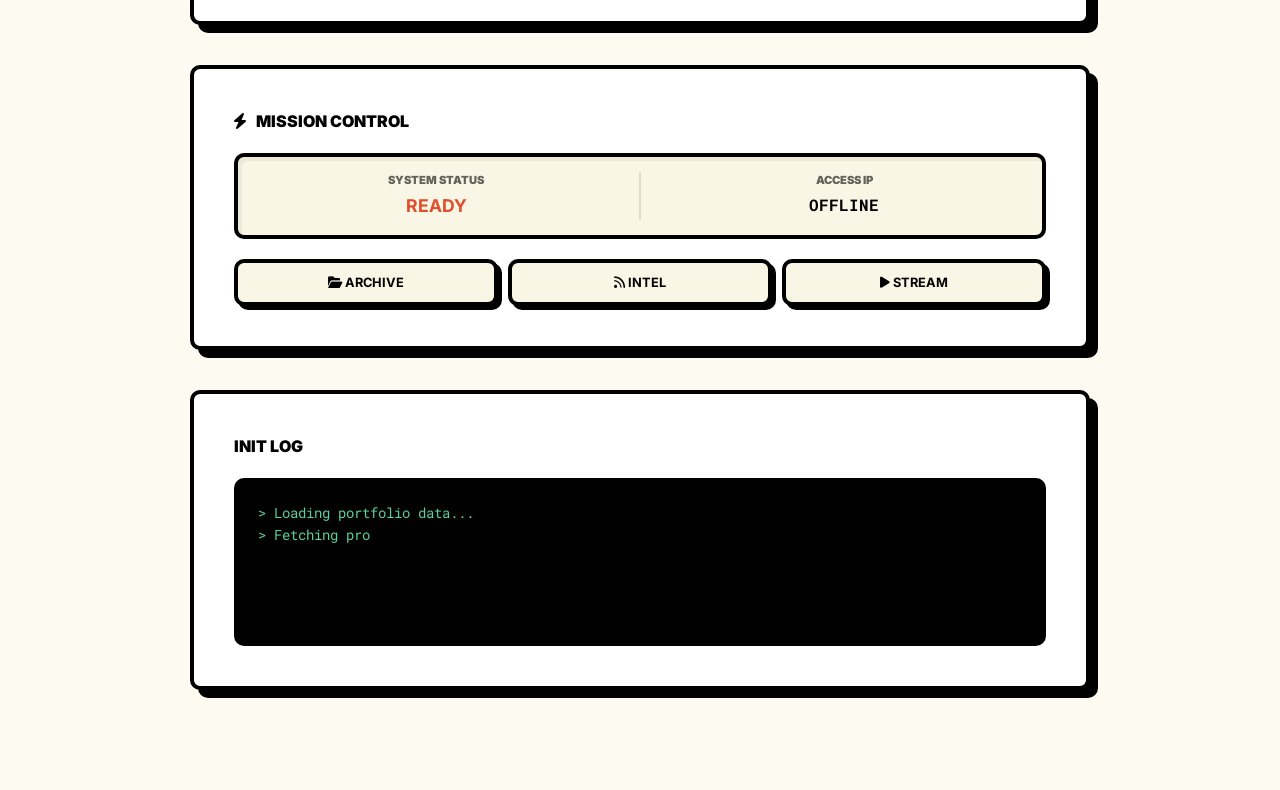
==== commit e07eed7c: "Check List added" ====
--- a/index.html
+++ b/index.html
@@ -35,6 +35,7 @@
       <a href="./blog/"><i class="fas fa-terminal"></i> Blog</a>
       <a href="./pvideo/"><i class="fas fa-video"></i> Vlog</a>
       <a href="./funthing/"><i class="fas fa-gamepad"></i> Fun</a>
+      <a href="./chkist/"><i class="fas fa-check-double"></i> Checklist</a>
     </nav>
     <div style="display: flex; gap: 15px; align-items: center;">
         <button class="menu-toggle" id="menu-toggle"><i class="fas fa-bars"></i></button>
